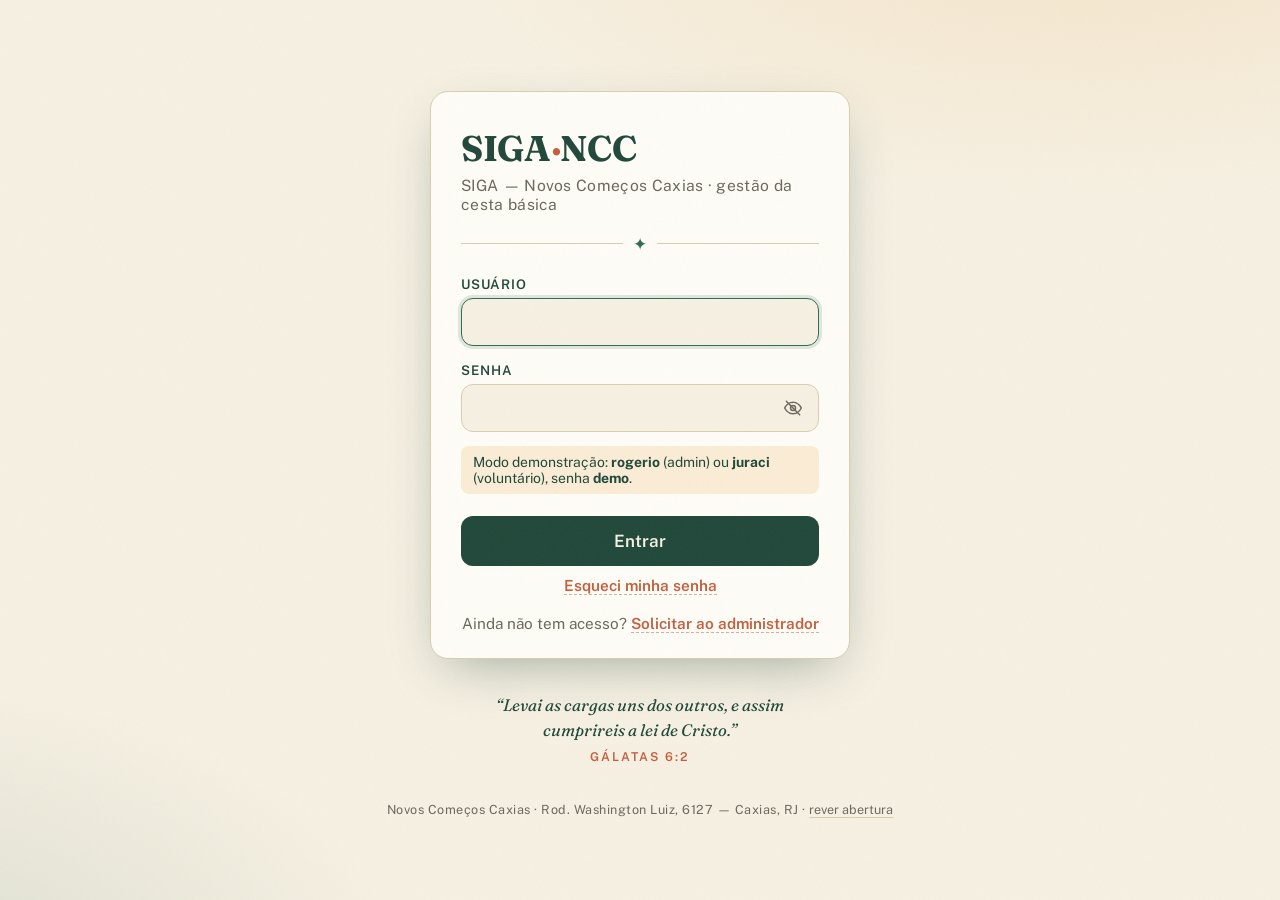
==== index.html @ 75c17439 "initial" ====
<!doctype html>
<html lang="pt-BR">
<head>
<meta charset="utf-8">
<meta name="viewport" content="width=device-width, initial-scale=1">
<script>
  // Atrás de um caminho (ex.: /siga-ncc) a barra final é obrigatória p/ os links relativos: corrige sozinho.
  if (!/\/$|\.[a-z0-9]+$/i.test(location.pathname)) location.replace(location.pathname + '/' + location.search + location.hash);
</script>
<title>SIGA-NCC · Painel</title>
<link rel="icon" href="data:image/svg+xml,%3Csvg xmlns='http://www.w3.org/2000/svg' viewBox='0 0 32 32'%3E%3Crect width='32' height='32' rx='8' fill='%231F4739'/%3E%3Cpath d='M9 20c3 3 11 3 14-1M10 13c2-4 10-4 12 0' fill='none' stroke='%23F7F1E3' stroke-width='2.6' stroke-linecap='round'/%3E%3Ccircle cx='16' cy='16.5' r='2.2' fill='%23E8A33D'/%3E%3C/svg%3E">
<link rel="stylesheet" href="estoque-mapa.css">
<link rel="manifest" href="manifest.json">
<meta name="theme-color" content="#1F4739">
<link rel="apple-touch-icon" href="icones/apple-touch-icon.png">
<meta name="apple-mobile-web-app-capable" content="yes">
<link rel="preconnect" href="https://fonts.googleapis.com">
<link rel="preconnect" href="https://fonts.gstatic.com" crossorigin>
<link href="https://fonts.googleapis.com/css2?family=Fraunces:ital,opsz,wght@0,9..144,500;0,9..144,700;1,9..144,500&family=Public+Sans:ital,wght@0,400;0,500;0,600;1,400&display=swap" rel="stylesheet">
<link rel="stylesheet" href="./painel-ncc.css">
<style>
  :root {
    --papel: #F7F1E3;
    --verde: #1F4739;
    --verde-2: #2E6B52;
    --terracota: #C45D3C;
    --ambar: #E8A33D;
    --tinta: #2A2A26;
    --tinta-fraca: #6B675C;
    --borda: #D9CDB0;
    --radius: 16px;
    --sombra: 0 12px 34px -14px rgba(31, 71, 57, .35);
    /* tokens do painel (motor SVG portado do SIGMA v2) — alias sobre a paleta do SIGA */
    --txt: var(--tinta);
    --txt2: var(--tinta-fraca);
    --txt3: #8A8474;
    --cartao: #FFFDF8;
    --cartao-alto: #FFFBF0;
    --campo: var(--papel);
    --borda-forte: var(--borda);
    --ver-fundo: #FFFDF8;
    --sel-fundo: rgba(46, 107, 82, .12);
    --linha-hover: rgba(31, 71, 57, .05);
    --hover-fundo: rgba(31, 71, 57, .06);
    --hover-borda: var(--borda);
    --azul: var(--verde-2);
    --acento: var(--verde-2);
    --vermelho: #B4442B;
    --sp-1: 4px; --sp-2: 8px; --sp-3: 12px; --sp-4: 16px; --sp-5: 22px;
    --fs-xs: .72rem; --fs-sm: .84rem; --fs-base: 1rem; --fs-lg: 1.18rem;
    --r-sm: 9px; --r-md: 13px; --r-lg: 18px;
    --touch-min: 44px;
    font-size: 16px;
  }
  * { box-sizing: border-box; margin: 0; padding: 0; }
  body {
    font-family: 'Public Sans', sans-serif;
    color: var(--tinta);
    background:
      radial-gradient(900px 400px at 100% 0%, rgba(232,163,61,.1), transparent 55%),
      var(--papel);
    min-height: 100dvh;
    -webkit-font-smoothing: antialiased;
  }

  /* ---------- topo ---------- */
  header {
    position: sticky; top: 0; z-index: 20;
    background: rgba(247,241,227,.92);
    backdrop-filter: blur(6px);
    border-bottom: 1px solid var(--borda);
  }
  .topo-inner {
    max-width: 1020px; margin: 0 auto;
    padding: 12px 18px;
    display: flex; align-items: center; justify-content: space-between; gap: 12px;
  }
  .marca {
    font-family: 'Fraunces', serif;
    font-weight: 700;
    font-size: 1.25rem;
    color: var(--verde);
  }
  .marca em { color: var(--terracota); font-style: normal; }
  .quem {
    display: flex; align-items: center; gap: 10px;
    font-size: .88rem;
  }
  .quem .nome { font-weight: 600; }
  .selo {
    font: 600 .68rem 'Public Sans', sans-serif;
    letter-spacing: .1em;
    padding: 4px 10px;
    border-radius: 999px;
    background: var(--verde);
    color: var(--papel);
  }
  .selo.vol { background: var(--ambar); color: var(--verde); }
  .sair {
    font: 500 .85rem 'Public Sans', sans-serif;
    background: none;
    border: 1.5px solid var(--borda);
    color: var(--tinta-fraca);
    border-radius: 999px;
    padding: 7px 14px;
    cursor: pointer;
  }
  .sair:hover { border-color: var(--terracota); color: var(--terracota); }

  /* ---------- abas ---------- */
  nav {
    max-width: 1020px; margin: 0 auto;
    padding: 14px 18px 0;
    display: flex; gap: 6px;
    overflow-x: auto;
    position: relative;
    scrollbar-width: thin; scrollbar-color: var(--borda) transparent;
  }
  nav button {
    font: 600 .9rem 'Public Sans', sans-serif;
    background: none; border: none;
    color: var(--tinta-fraca);
    padding: 10px 16px 12px;
    cursor: pointer;
    border-bottom: 3px solid transparent;
    white-space: nowrap;
    transition: color .2s;
  }
  nav button:hover { color: var(--verde); }
  nav button.ativa { color: var(--verde); }
  .nav-ind {
    position: absolute; left: 0; bottom: 0; height: 3px; width: 0;
    background: var(--terracota); border-radius: 3px 3px 0 0;
    transition: transform .38s cubic-bezier(.16,1,.3,1), width .38s cubic-bezier(.16,1,.3,1);
    pointer-events: none;
  }
  nav button:disabled { opacity: .45; cursor: default; }
  nav button[hidden] { display: none; }

  main { max-width: 1020px; margin: 0 auto; padding: 20px 18px 60px; }
  section[hidden] { display: none; }
  .btn[hidden], .btn-mini[hidden], .chip[hidden] { display: none; }

  /* ---------- cartões ---------- */
  .kpis {
    display: grid;
    grid-template-columns: repeat(auto-fit, minmax(150px, 1fr));
    gap: 12px;
    margin-bottom: 22px;
  }
  .kpi {
    background: #FFFDF7;
    border: 1px solid var(--borda);
    border-radius: var(--radius);
    padding: 16px 16px 14px;
    box-shadow: var(--sombra);
  }
  .kpi .valor {
    font-family: 'Fraunces', serif;
    font-weight: 700;
    font-size: 2rem;
    color: var(--verde);
    line-height: 1.1;
  }
  .kpi.destaque { background: var(--verde); border-color: var(--verde); }
  .kpi.destaque .valor { color: var(--ambar); font-size: 2.6rem; }
  .kpi.destaque .rotulo { color: rgba(247,241,227,.85); }
  .kpi .rotulo {
    margin-top: 5px;
    font: 600 .74rem 'Public Sans', sans-serif;
    letter-spacing: .09em;
    text-transform: uppercase;
    color: var(--tinta-fraca);
  }
  .kpi .sub { margin-top: 3px; font-size: .8rem; color: var(--tinta-fraca); }

  .painel-bloco {
    background: #FFFDF7;
    border: 1px solid var(--borda);
    border-radius: var(--radius);
    box-shadow: var(--sombra);
    padding: 20px;
    margin-bottom: 18px;
  }
  .painel-bloco h2 {
    font-family: 'Fraunces', serif;
    font-size: 1.15rem;
    color: var(--verde);
    margin-bottom: 14px;
  }

  /* ---------- tabelas/listas ---------- */
  .lista { list-style: none; }
  .lista li {
    display: flex; justify-content: space-between; align-items: center; gap: 10px;
    padding: 10px 2px;
    border-bottom: 1px dashed var(--borda);
    font-size: .93rem;
  }
  .lista li:last-child { border-bottom: none; }
  .lista .esq { display: flex; flex-direction: column; gap: 2px; }
  .lista .forte { font-weight: 600; }
  .lista .fraco { font-size: .8rem; color: var(--tinta-fraca); }
  .badge {
    font: 600 .72rem 'Public Sans', sans-serif;
    padding: 4px 10px;
    border-radius: 999px;
    white-space: nowrap;
    background: var(--papel);
    border: 1px solid var(--borda);
    color: var(--tinta-fraca);
  }
  .badge.ok { background: #E3EFE7; border-color: #B9D6C4; color: var(--verde); }
  .badge.riso { background: #FBE8E2; border-color: #EEC3B4; color: #8A3A22; }
  .badge.ambar { background: #FBEFD5; border-color: #EBD3A0; color: #7A5510; }

  .alerta-linha { cursor: pointer; }
  .alerta-linha:hover { background: rgba(232,163,61,.08); }

  /* ---------- formulários ---------- */
  form { display: grid; gap: 14px; }
  .duas { display: grid; grid-template-columns: 1fr 1fr; gap: 14px; }
  @media (max-width: 520px) { .duas { grid-template-columns: 1fr; } }
  label {
    display: block;
    font: 600 .76rem 'Public Sans', sans-serif;
    letter-spacing: .08em;
    text-transform: uppercase;
    color: var(--verde);
    margin-bottom: 6px;
  }
  input, select {
    width: 100%;
    font: 1rem 'Public Sans', sans-serif;
    color: var(--tinta);
    background: var(--papel);
    border: 1.5px solid var(--borda);
    border-radius: 11px;
    padding: 12px 13px;
  }
  input:focus, select:focus {
    outline: none;
    border-color: var(--verde-2);
    box-shadow: 0 0 0 3px rgba(46,107,82,.14);
  }
  .btn {
    font: 600 .95rem 'Public Sans', sans-serif;
    color: var(--papel);
    background: var(--verde);
    border: none; border-radius: 11px;
    padding: 13px 22px;
    cursor: pointer;
  }
  .btn:hover { background: var(--verde-2); }
  .btn[disabled] { opacity: .6; cursor: wait; }
  .btn-mini {
    font: 600 .78rem 'Public Sans', sans-serif;
    background: none;
    border: 1.5px solid var(--borda);
    color: var(--verde);
    border-radius: 999px;
    padding: 6px 14px;
    cursor: pointer;
  }
  .btn-mini:hover { border-color: var(--verde); }
  .btn-mini[disabled] { opacity: .5; cursor: wait; }

  .mini-inp {
    width: 4.6rem; padding: 6px 8px; font-size: .85rem;
    border-radius: 8px; border-width: 1px;
  }
  .lista .dir { display: flex; align-items: center; gap: 6px; flex-wrap: wrap; justify-content: flex-end; }
  .admin-bloco { margin-bottom: 18px; }
  .admin-bloco h3 {
    font-family: 'Fraunces', serif; font-size: 1.02rem; color: var(--verde);
    margin: 4px 0 10px;
  }
  .admin-bloco .painel-bloco { margin-bottom: 0; }
  pre.saude {
    background: #12281F; color: #CFE3D6; border-radius: 12px;
    padding: 14px 16px; font: .8rem ui-monospace, 'SFMono-Regular', Menlo, monospace;
    white-space: pre-wrap; overflow-x: auto; margin-top: 12px;
  }
  .separador { height: 1px; background: var(--borda); margin: 26px 0; }

  .erro {
    display: none;
    padding: 11px 14px;
    background: #FBE8E2;
    border: 1px solid #EEC3B4;
    border-radius: 8px;
    color: #8A3A22;
    font-size: .9rem;
  }
  .erro.visivel { display: block; }

  table { width: 100%; border-collapse: collapse; font-size: .9rem; }
  th {
    text-align: left;
    font: 600 .72rem 'Public Sans', sans-serif;
    letter-spacing: .09em;
    text-transform: uppercase;
    color: var(--tinta-fraca);
    padding: 8px 8px 10px;
    border-bottom: 2px solid var(--borda);
  }
  td { padding: 10px 8px; border-bottom: 1px dashed var(--borda); }
  tr:last-child td { border-bottom: none; }
  .vazio { color: var(--tinta-fraca); font-style: italic; font-size: .9rem; padding: 12px 2px; }

  .cabecalho-bloco {
    display: flex; justify-content: space-between; align-items: center;
    gap: 10px; margin-bottom: 14px; flex-wrap: wrap;
  }
  .cabecalho-bloco h2 { margin-bottom: 0; }
  .filtros { display: flex; gap: 8px; align-items: center; }
  .filtros select { width: auto; padding: 8px 10px; font-size: .88rem; }

  .versiculo-rodape {
    margin-top: 30px;
    text-align: center;
    font-family: 'Fraunces', serif;
    font-style: italic;
    font-size: .95rem;
    line-height: 1.5;
    color: var(--verde);
    max-width: 46ch;
    margin-left: auto; margin-right: auto;
  }
  .versiculo-rodape span {
    display: block; margin-top: 6px;
    font: 600 .7rem 'Public Sans', sans-serif;
    letter-spacing: .16em; text-transform: uppercase;
    color: var(--terracota);
  }

  /* ---------- modal troca de senha ---------- */
  .modal {
    position: fixed; inset: 0;
    background: rgba(18,40,31,.55);
    display: flex; align-items: center; justify-content: center;
    z-index: 50; backdrop-filter: blur(3px);
    padding: 20px;
  }
  .modal[hidden] { display: none; }
  .modal-cartao {
    width: min(420px, 100%);
    background: #FFFDF7;
    border-radius: var(--radius);
    padding: 28px 26px;
    box-shadow: var(--sombra);
  }
  .modal-cartao h2 { font-family: 'Fraunces', serif; color: var(--verde); font-size: 1.4rem; margin-bottom: 6px; }
  .modal-cartao .sub { color: var(--tinta-fraca); font-size: .9rem; margin-bottom: 18px; }

  #toast {
    position: fixed; left: 50%; bottom: 24px;
    transform: translateX(-50%) translateY(80px);
    background: var(--verde); color: var(--papel);
    padding: 13px 22px; border-radius: 12px;
    font: 500 .92rem 'Public Sans', sans-serif;
    box-shadow: var(--sombra);
    transition: transform .35s ease;
    z-index: 60; max-width: min(420px, 92vw); text-align: center;
  }
  #toast.visivel { transform: translateX(-50%) translateY(0); }

  /* =========================================================
     Movimento e feedback (etapa 1 — "painel vivo")
     Tudo parte do estado final visível; só entra com transform/opacity.
     ========================================================= */
  :root { --sai: cubic-bezier(.16, 1, .3, 1); }
  ::selection { background: rgba(232,163,61,.35); color: var(--verde); }
  .kpi .valor, td, .badge, .lista .fraco { font-variant-numeric: lining-nums tabular-nums; }
  button:focus-visible, [role="button"]:focus-visible, a:focus-visible {
    outline: 2px solid var(--verde-2); outline-offset: 3px; border-radius: 8px;
  }
  nav button:focus-visible { outline-offset: -2px; }

  /* troca de aba */
  main > section.aba-entra { animation: aba-entra .34s var(--sai) both; }
  @keyframes aba-entra { from { opacity: 0; transform: translateY(10px); } }

  /* KPIs e blocos entram em escada na 1ª carga */
  .kpis .kpi, .painel-bloco { transition: transform .25s var(--sai), box-shadow .25s var(--sai); }
  .kpi:hover { transform: translateY(-2px); box-shadow: 0 16px 34px -14px rgba(31,71,57,.4); }
  .kpis.entra .kpi, main > section.aba-entra .painel-bloco { animation: subir-leve .5s var(--sai) both; animation-delay: calc(var(--i, 0) * 55ms); }
  @keyframes subir-leve { from { opacity: 0; transform: translateY(14px); } }

  /* listas em cascata */
  .entra > * { animation: subir-leve .4s var(--sai) both; animation-delay: calc(var(--i, 0) * 45ms); }

  /* esqueleto */
  .lista li.sk { gap: 18px; padding: 14px 2px; }
  .sk-barra, .sk-pilula {
    height: 14px; border-radius: 7px;
    background: linear-gradient(90deg, #EDE4CC 25%, #F7F1E3 50%, #EDE4CC 75%);
    background-size: 220% 100%;
    animation: brilho 1.4s linear infinite;
  }
  .sk-barra { flex: 1; max-width: 60%; }
  .sk-pilula { width: 96px; height: 22px; border-radius: 999px; }
  @keyframes brilho { from { background-position: 120% 0; } to { background-position: -120% 0; } }
  .lista li.sk-verso {
    display: block; border: none; padding: 16px 4px 4px; text-align: center;
    font: italic .9rem/1.5 'Fraunces', serif; color: var(--verde);
    animation: subir-leve .6s .5s var(--sai) both;
  }
  .sk-verso span, .vazio-verso span {
    display: block; margin-top: 4px;
    font: 600 .68rem 'Public Sans', sans-serif; letter-spacing: .14em; text-transform: uppercase; color: var(--terracota);
  }

  /* estado vazio com versículo */
  .lista li.vazio-verso {
    display: block; text-align: center; border: none; padding: 18px 8px 6px;
  }
  .vazio-verso strong { display: block; font: 600 1rem 'Public Sans', sans-serif; color: var(--verde); margin-bottom: 10px; }
  .vazio-verso q { display: block; quotes: none; font: italic .9rem/1.5 'Fraunces', serif; color: var(--tinta-fraca); max-width: 44ch; margin: 0 auto; }

  /* versículo do rodapé */
  .versiculo-rodape { cursor: pointer; border-radius: 12px; padding: 8px 12px; transition: opacity .42s var(--sai), filter .42s var(--sai), transform .42s var(--sai); }
  .versiculo-rodape:hover { background: rgba(31,71,57,.04); }
  .versiculo-rodape .v-texto { quotes: none; display: block; }
  .versiculo-rodape.trocando { opacity: 0; filter: blur(3px); transform: translateY(6px); }

  /* botões: pressionar, carregando */
  .btn { display: inline-flex; align-items: center; justify-content: center; gap: 9px; transition: background .15s, transform .12s var(--sai), box-shadow .2s; }
  .btn:active:not([disabled]), .btn-mini:active:not([disabled]), .sair:active { transform: scale(.97); }
  .btn[disabled]::before {
    content: ''; width: 15px; height: 15px; border-radius: 50%;
    border: 2px solid rgba(247,241,227,.35); border-top-color: var(--papel);
    animation: gira .7s linear infinite;
  }
  .btn-mini { transition: border-color .15s, transform .12s var(--sai); }
  .btn-mini.carregando::before {
    content: ''; display: inline-block; width: 11px; height: 11px; margin-right: 7px; vertical-align: -1px; border-radius: 50%;
    border: 2px solid var(--borda); border-top-color: var(--verde); animation: gira .7s linear infinite;
  }
  @keyframes gira { to { transform: rotate(360deg); } }

  /* erro: balança uma vez */
  .erro.visivel { animation: balanca .42s var(--sai); }
  @keyframes balanca { 20% { transform: translateX(-6px); } 40% { transform: translateX(5px); } 60% { transform: translateX(-3px); } 80% { transform: translateX(2px); } }
  input:invalid:not(:placeholder-shown):not(:focus) { border-color: #D9A08C; }
  input, select { transition: border-color .15s, box-shadow .2s; }

  /* alerta lido */
  .alerta-linha { transition: opacity .35s, background .2s, transform .35s var(--sai); }
  .alerta-linha.lido { opacity: .4; transform: translateX(6px); pointer-events: none; }
  .alerta-linha.lido .forte { text-decoration: line-through; text-decoration-color: var(--borda); }

  /* toast com tipo */
  #toast { opacity: 0; transition: transform .45s var(--sai), opacity .25s; display: flex; align-items: center; gap: 10px; }
  #toast.visivel { opacity: 1; }
  #toast::before { content: ''; flex: none; width: 9px; height: 9px; border-radius: 50%; background: var(--ambar); }
  #toast.ok::before { background: #7FD1A4; }
  #toast.erro { background: #8A3A22; }
  #toast.erro::before { background: #FFD3C4; }

  /* faixa de demonstração */
  .sub-alerta { color: #8A3A22 !important; font-weight: 600; }
  #faixa-demo {
    position: relative;
    background: var(--ambar); color: var(--verde);
    font: 500 .78rem 'Public Sans', sans-serif; text-align: center; padding: 6px 12px;
  }
  #faixa-demo[hidden] { display: none; }
  #demo-reiniciar {
    font: inherit; margin-left: 6px; border: 1px solid var(--verde); background: transparent;
    color: var(--verde); border-radius: 999px; padding: 1px 10px; cursor: pointer;
  }

  /* celebração (momento único: doação recebida / cesta montada) */
  .celebra {
    position: fixed; inset: 0; z-index: 70;
    display: flex; align-items: center; justify-content: center; padding: 20px;
    background: rgba(18,40,31,.5); backdrop-filter: blur(3px);
    animation: veu .3s ease-out both;
  }
  .celebra.saindo { animation: veu .26s ease-in reverse both; }
  @keyframes veu { from { opacity: 0; } }
  .celebra-cartao {
    width: min(400px, 100%); text-align: center;
    background: #FFFDF7; border-radius: 22px; padding: 30px 26px 24px;
    box-shadow: 0 30px 60px -20px rgba(0,0,0,.45);
    animation: cartao-sobe .6s var(--sai) both;
  }
  .celebra.saindo .celebra-cartao { animation: cartao-sobe .26s ease-in reverse both; }
  @keyframes cartao-sobe { from { opacity: 0; transform: translateY(26px) scale(.94); } }
  .celebra-selo { position: relative; width: 64px; height: 64px; margin: 0 auto 14px; color: var(--verde-2); }
  .c-anel { stroke-dasharray: 176; stroke-dashoffset: 176; animation: desenha .6s .15s var(--sai) forwards; }
  .c-check { stroke: var(--terracota); stroke-dasharray: 44; stroke-dashoffset: 44; animation: desenha .4s .55s var(--sai) forwards; }
  @keyframes desenha { to { stroke-dashoffset: 0; } }
  .celebra-graos { position: absolute; inset: 0; pointer-events: none; }
  .celebra-graos i { position: absolute; left: 50%; top: 50%; width: 7px; height: 11px; border-radius: 50% 50% 50% 50% / 60% 60% 40% 40%; opacity: 0; }
  .celebra h2 { font: 700 1.45rem/1.2 'Fraunces', serif; color: var(--verde); text-wrap: balance; }
  .celebra-detalhe { margin-top: 6px; color: var(--tinta-fraca); font-size: .95rem; }
  .celebra blockquote {
    margin: 18px 0 20px; padding-top: 16px; border-top: 1px dashed var(--borda);
    font: italic .95rem/1.5 'Fraunces', serif; color: var(--verde);
    animation: subir-leve .6s .7s var(--sai) both;
  }
  .celebra blockquote span {
    display: block; margin-top: 6px;
    font: 600 .68rem 'Public Sans', sans-serif; letter-spacing: .14em; text-transform: uppercase; color: var(--terracota);
  }

  /* =========================================================
     Etapa 3 — Receber e Estoque
     ========================================================= */
  .chips { display: flex; flex-wrap: wrap; gap: 8px; margin-bottom: 10px; }
  .chips:empty { display: none; }
  .chip {
    font: 600 .86rem 'Public Sans', sans-serif;
    color: var(--verde); background: var(--papel);
    border: 1.5px solid var(--borda); border-radius: 999px;
    padding: 9px 15px; min-height: 40px; cursor: pointer;
    transition: background .18s, border-color .18s, color .18s, transform .12s var(--sai);
  }
  .chip:hover { border-color: var(--verde-2); }
  .chip:active { transform: scale(.96); }
  .chip[aria-pressed="true"] { background: var(--verde); border-color: var(--verde); color: var(--papel); }

  .passo { display: flex; align-items: stretch; gap: 6px; }
  .passo input { text-align: center; font-weight: 600; font-variant-numeric: tabular-nums; }
  .passo-btn {
    flex: none; width: 48px; border-radius: 11px;
    border: 1.5px solid var(--borda); background: #FFFDF7; color: var(--verde);
    display: grid; place-items: center; cursor: pointer;
    transition: border-color .15s, background .15s, transform .12s var(--sai);
  }
  .passo-btn:hover { border-color: var(--verde-2); background: rgba(46,107,82,.06); }
  .passo-btn:active { transform: scale(.94); }
  .atalhos { display: flex; gap: 6px; margin-top: 8px; }
  .atalho {
    font: 600 .78rem 'Public Sans', sans-serif; color: var(--tinta-fraca);
    background: none; border: 1px dashed var(--borda); border-radius: 999px;
    padding: 5px 11px; cursor: pointer; transition: color .15s, border-color .15s;
  }
  .atalho:hover { color: var(--verde); border-color: var(--verde-2); }
  input.pulso { animation: pulso .35s var(--sai); }
  @keyframes pulso { 40% { box-shadow: 0 0 0 4px rgba(232,163,61,.35); } }

  .dica-campo { min-height: 1.2em; margin-top: 6px; font-size: .8rem; font-weight: 600; transition: color .2s; }
  .dica-campo.ok { color: var(--verde-2); }
  .dica-campo.ambar { color: #7A5510; }
  .dica-campo.riso { color: #8A3A22; }

  #r-recentes li.novo { animation: chega .5s var(--sai) both; }
  @keyframes chega { from { opacity: 0; transform: translateY(-8px); background: rgba(232,163,61,.18); } }

  .busca { width: 220px; max-width: 100%; padding: 8px 12px; font-size: .88rem; border-radius: 999px; }
  .filtros { flex-wrap: wrap; justify-content: flex-end; }
  .resumo { margin: -4px 0 12px; font-size: .84rem; color: var(--tinta-fraca); }
  .resumo b { color: var(--verde); }
  /* celular: cada lote vira um bloco empilhado */
  @media (max-width: 560px) {
    #aba-estoque thead { display: none; }
    #aba-estoque tbody tr {
      display: flex; flex-wrap: wrap; align-items: baseline; gap: 4px 14px;
      padding: 12px 2px; border-bottom: 1px dashed var(--borda);
    }
    #aba-estoque tbody tr:last-child { border-bottom: none; }
    #aba-estoque td { border: none; padding: 0; }
    #aba-estoque td[data-c="produto"] { flex: 1 1 calc(100% - 110px); }
    #aba-estoque td[data-c="qtd"] { flex: 0 0 auto; margin-left: auto; font-weight: 700; color: var(--verde); white-space: nowrap; }
    #aba-estoque td[data-c="info"] { flex: 0 0 auto; font-size: .8rem; color: var(--tinta-fraca); }
    #aba-estoque td[data-l]::before { content: attr(data-l) ' · '; font-weight: 600; color: var(--verde); }
    #aba-estoque td[colspan] { flex: 1 1 100%; }
    #aba-estoque .filtros { width: 100%; justify-content: flex-start; }
    #aba-estoque .filtros .busca { flex: 1 1 100%; width: auto; }
    #aba-estoque .filtros label { position: absolute; width: 1px; height: 1px; overflow: hidden; clip: rect(0 0 0 0); }
    #aba-estoque .filtros select { flex: 1; }
  }
  /* =========================================================
     Etapa 4 — Cestas
     ========================================================= */
  .rotulo-lista { display: block; font: 600 .76rem 'Public Sans', sans-serif; letter-spacing: .08em; text-transform: uppercase; color: var(--verde); margin-bottom: 8px; }

  /* barra de "quantas cestas cabem" por item; o que limita fica em destaque */
  .barra { display: block; height: 6px; border-radius: 3px; background: #EDE4CC; margin-top: 6px; overflow: hidden; max-width: 220px; }
  .barra i { display: block; height: 100%; width: 100%; border-radius: 3px; background: var(--verde-2); transform-origin: left; transform: scaleX(var(--p, 0)); transition: transform .8s var(--sai); }
  .barra.gargalo i { background: var(--ambar); }
  .barra.zero i { background: var(--terracota); }
  .gargalo-tag { color: #7A5510; font-weight: 600; }

  /* conferência: o que a cesta leva */
  .conferencia { list-style: none; display: grid; gap: 2px; background: var(--papel); border: 1px solid var(--borda); border-radius: 12px; padding: 6px 12px; }
  .conferencia li { display: flex; align-items: center; gap: 10px; padding: 8px 0; font-size: .93rem; border-bottom: 1px dashed var(--borda); }
  .conferencia li:last-child { border-bottom: none; }
  .conferencia .marca {
    flex: none; width: 20px; height: 20px; border-radius: 50%;
    border: 2px solid var(--verde-2); display: grid; place-items: center; color: #FFFDF7;
    transition: background .25s var(--sai), border-color .25s;
  }
  .conferencia .marca svg { width: 12px; height: 12px; stroke-dasharray: 18; stroke-dashoffset: 18; transition: stroke-dashoffset .3s var(--sai); }
  .conferencia .nome { flex: 1; font-weight: 600; transition: color .3s, text-decoration-color .3s; }
  .conferencia .qtd { font-variant-numeric: lining-nums tabular-nums; color: var(--tinta-fraca); white-space: nowrap; }
  .conferencia li.falta .marca { border-color: var(--terracota); background: #FBE8E2; }
  .conferencia li.falta .qtd { color: #8A3A22; font-weight: 600; }
  /* ao confirmar: cada item é "riscado" em sequência */
  .conferencia.baixando li.ok { transition: opacity .4s; transition-delay: calc(var(--i, 0) * 110ms); }
  .conferencia.baixando li.ok .marca { background: var(--verde-2); transition-delay: calc(var(--i, 0) * 110ms); }
  .conferencia.baixando li.ok .marca svg { stroke-dashoffset: 0; transition-delay: calc(var(--i, 0) * 110ms + 120ms); }
  .conferencia.baixando li.ok .nome { text-decoration: line-through; text-decoration-color: var(--verde-2); color: var(--tinta-fraca); transition-delay: calc(var(--i, 0) * 110ms + 120ms); }

  .bloqueio { font-size: .88rem; color: #8A3A22; background: #FBE8E2; border: 1px solid #EEC3B4; border-radius: 10px; padding: 10px 12px; }
  .bloqueio[hidden] { display: none; }
  .acoes-cesta { display: flex; align-items: center; gap: 10px; flex-wrap: wrap; }
  .btn.confirma { background: var(--terracota); animation: pulso-btn .5s var(--sai); }
  .btn.confirma:hover { background: #AD4D2F; }
  .btn[disabled].travado { opacity: .5; cursor: not-allowed; }
  .btn[disabled].travado::before { display: none; }
  @keyframes pulso-btn { from { transform: scale(.97); } }
  #cesta-recentes tr.novo td { animation: chega-tr .6s var(--sai) both; }
  @keyframes chega-tr { from { background: rgba(232,163,61,.22); } }

  @media (max-width: 560px) {
    #cesta-itens li { flex-wrap: wrap; }
    #cesta-itens .esq { flex: 1 1 100%; }
    #cesta-itens .dir { width: 100%; justify-content: flex-start; }
    #aba-cestas thead { display: none; }
    #aba-cestas #cesta-recentes tr { display: flex; flex-wrap: wrap; align-items: baseline; gap: 2px 12px; padding: 11px 2px; border-bottom: 1px dashed var(--borda); }
    #aba-cestas #cesta-recentes td { border: none; padding: 0; }
    #aba-cestas #cesta-recentes td[data-c="quem"] { flex: 1 1 calc(100% - 90px); }
    #aba-cestas #cesta-recentes td[data-c="itens"] { margin-left: auto; font-weight: 700; color: var(--verde); }
    #aba-cestas #cesta-recentes td[data-c="info"] { font-size: .8rem; color: var(--tinta-fraca); }
  }
  /* =========================================================
     Etapa 5 — Movimentos
     ========================================================= */
  .chip small { font-weight: 500; opacity: .7; margin-left: 4px; font-variant-numeric: lining-nums tabular-nums; }
  #corpo-movimentos tr.dia td { padding: 16px 8px 6px; border-bottom: 2px solid var(--borda); font: 600 .74rem 'Public Sans', sans-serif; letter-spacing: .1em; text-transform: uppercase; color: var(--verde); }
  #corpo-movimentos tr.dia:first-child td { padding-top: 4px; }
  .qtd-mov { font-weight: 700; font-variant-numeric: lining-nums tabular-nums; white-space: nowrap; }
  .qtd-mov.mais { color: var(--verde-2); }
  .qtd-mov.menos { color: #8A3A22; }
  @media (max-width: 560px) {
    #aba-movimentos thead { display: none; }
    #aba-movimentos #corpo-movimentos tr:not(.dia) { display: flex; flex-wrap: wrap; align-items: baseline; gap: 3px 12px; padding: 11px 2px; border-bottom: 1px dashed var(--borda); }
    #aba-movimentos #corpo-movimentos tr.dia { display: block; }
    #aba-movimentos #corpo-movimentos td { border: none; padding: 0; }
    #aba-movimentos #corpo-movimentos tr.dia td { padding: 14px 0 6px; display: block; }
    #aba-movimentos td[data-c="produto"] { flex: 1 1 calc(100% - 120px); font-weight: 600; }
    #aba-movimentos td[data-c="qtd"] { margin-left: auto; }
    #aba-movimentos td[data-c="info"] { font-size: .8rem; color: var(--tinta-fraca); }
  }
  .lista-lotes { margin-top: 4px; }
  .lista-lotes > summary { cursor: pointer; font: 600 .9rem 'Public Sans', sans-serif; color: var(--verde-2); padding: 12px 4px; list-style-position: inside; }
  .lista-lotes[open] > summary { margin-bottom: 8px; }
  .legenda-mapa { margin-top: 14px; font-size: .8rem; color: var(--tinta-fraca); display: flex; align-items: center; gap: 6px; flex-wrap: wrap; }
  .legenda-mapa { gap: 6px 16px; }
  .legenda-mapa .leg { display: inline-flex; align-items: center; gap: 6px; white-space: nowrap; }
  .legenda-mapa .pino { margin: 0; }
  .novo-produto { margin-top: 12px; padding: 12px 14px; border: 1px dashed var(--verde-2); border-radius: 12px; background: rgba(46,107,82,.05); display: grid; gap: 10px; }
  .novo-produto[hidden] { display: none; }
  .novo-produto .dica-campo { margin: 0; font-weight: 500; }
  .chip-novo { border-style: dashed; color: var(--verde-2); }
  .sr-so { position: absolute; width: 1px; height: 1px; overflow: hidden; clip: rect(0 0 0 0); white-space: nowrap; }
  /* opções (rádio) da aba Cestas: parecem chips; o escolhido fica verde */
  .chip.opcao { display: inline-flex; align-items: center; gap: 8px; }
  .chip.opcao input { position: absolute; opacity: 0; width: 1px; height: 1px; }
  .chip.opcao:has(input:checked) { background: var(--verde); border-color: var(--verde); color: var(--papel); }
  .chip.opcao:has(input:focus-visible) { outline: 2px solid var(--ambar); outline-offset: 2px; }
  .trilha-vazio { display: none; }
  .sub-abas { margin-bottom: 14px; }
  .sub-abas .chip small { font-weight: 700; margin-left: 4px; }
  .seletor { margin-bottom: 4px; }
  .add-item { display: flex; gap: 8px; margin-top: 10px; flex-wrap: wrap; }
  .add-item select { flex: 1 1 200px; width: auto; padding: 8px 10px; font-size: .9rem; }
  .conferencia li .passo-mini { display: flex; align-items: center; gap: 4px; }
  .conferencia li .passo-mini button { width: 32px; height: 32px; border-radius: 8px; border: 1px solid var(--borda); background: #FFFDF7; color: var(--verde); cursor: pointer; font: 700 1rem 'Public Sans', sans-serif; line-height: 1; }
  .conferencia li .passo-mini input { width: 4.2rem; padding: 6px; text-align: center; font-size: .9rem; border-radius: 8px; border-width: 1px; }
  .conferencia li .tirar { border: none; background: none; color: var(--tinta-fraca); cursor: pointer; font-size: 1.2rem; width: 32px; height: 32px; border-radius: 8px; }
  .conferencia li .tirar:hover { color: var(--terracota); background: #FBE8E2; }
  .conferencia li .saldo-item { font-size: .76rem; color: var(--tinta-fraca); display: block; font-weight: 500; }
  .conferencia li.falta .saldo-item { color: #8A3A22; font-weight: 600; }
  .conferencia li .info-item { flex: 1; min-width: 0; }
  @media (max-width: 560px) { .conferencia li { flex-wrap: wrap; } .conferencia li .info-item { flex: 1 1 calc(100% - 40px); } .conferencia li .passo-mini { margin-left: 30px; } }
  .pronta .esq .fraco b { color: var(--verde); }
  .periodo { margin-bottom: 8px; }
  .periodo .chip { min-height: 34px; padding: 6px 12px; font-size: .8rem; }
  .m-datas { margin-bottom: 10px; max-width: 420px; }
  .m-datas[hidden] { display: none; }
  .mais-box { text-align: center; margin-top: 14px; }
  .mov-extra { display: block; font-size: .76rem; color: var(--tinta-fraca); font-weight: 500; margin-top: 2px; }
  td mark { background: rgba(232,163,61,.3); color: inherit; border-radius: 3px; padding: 0 2px; }



  /* ---- levantamento do estoque ---- */
  .lev-sub { font: 400 .85rem 'Public Sans', sans-serif; color: var(--tinta-fraca); margin-left: 6px; }
  .lev-h { font: 600 .95rem 'Public Sans', sans-serif; margin: 18px 0 6px; color: var(--verde); }
  .lev-barra { height: 10px; border-radius: 6px; background: var(--borda); overflow: hidden; }
  .lev-barra span { display: block; height: 100%; background: var(--verde-2); transition: width .4s; }
  .lev-grade { display: grid; grid-template-columns: repeat(auto-fill, minmax(150px, 1fr)); gap: 12px; }
  .lev-est { border: 1px solid var(--borda); border-radius: var(--r-md); padding: 10px; background: var(--cartao-alto); display: grid; gap: 6px; }
  .lev-est h3 { font: 600 .85rem 'Public Sans', sans-serif; color: var(--tinta-fraca); margin: 0 0 2px; }
  .lev-cel { display: flex; flex-direction: column; align-items: flex-start; gap: 1px; min-height: var(--touch-min); padding: 8px 10px; text-align: left; cursor: pointer;
    border: 1px solid var(--borda); border-radius: var(--r-sm); background: var(--cartao); font: inherit; color: var(--tinta); }
  .lev-cel b { font-size: .9rem; } .lev-cel span { font-size: .76rem; color: var(--tinta-fraca); } .lev-cel em { font-size: .72rem; color: var(--terracota); font-style: normal; font-weight: 600; }
  .lev-cel:hover { border-color: var(--verde); }
  .lev-cel.ok { background: #E3EFE7; border-color: #B9D6C4; } .lev-cel.ok span { color: var(--verde); font-weight: 600; }
  .lev-dica { font-size: .84rem; color: var(--tinta-fraca); margin-top: 6px; }
  .lev-dica select { width: auto; padding: 4px 8px; margin-left: 4px; }
  .lev-acoes { display: flex; gap: 10px; flex-wrap: wrap; justify-content: flex-end; margin-top: 16px; }

  /* ---- central de notificações: sino, cartões de aviso, retorno do ADM ---- */
  .sino { position: relative; width: 40px; height: 40px; display: inline-grid; place-items: center; border-radius: 50%;
    border: 1px solid var(--borda); background: var(--cartao); color: var(--verde); cursor: pointer; transition: border-color .15s, transform .12s; }
  .sino svg { width: 20px; height: 20px; }
  .sino:hover { border-color: var(--verde); }
  .sino:active { transform: scale(.95); }
  .sino.tem svg { animation: sino-balanca 2.4s ease-in-out 1; transform-origin: 50% 10%; }
  .sino-n { position: absolute; top: -4px; right: -4px; min-width: 18px; height: 18px; padding: 0 5px; border-radius: 9px;
    background: var(--terracota); color: #fff; font: 700 .68rem/18px 'Public Sans', sans-serif; text-align: center; }
  .sino-n[hidden] { display: none; }
  @keyframes sino-balanca { 0%, 100% { transform: rotate(0); } 15% { transform: rotate(14deg); } 30% { transform: rotate(-12deg); } 45% { transform: rotate(8deg); } 60% { transform: rotate(-5deg); } }
  .av-resumo { font: 400 .8rem 'Public Sans', sans-serif; color: var(--tinta-fraca); margin-left: 6px; }
  .av-lista { list-style: none; margin: 0; padding: 0; display: grid; gap: 10px; }
  .av { display: flex; align-items: center; gap: 12px; padding: 12px 14px; border: 1px solid var(--borda); border-left-width: 5px; border-radius: var(--r-md);
    background: var(--cartao); cursor: pointer; transition: transform .15s var(--sai, ease), box-shadow .2s, background .2s; }
  .av:hover { box-shadow: var(--sombra); transform: translateY(-1px); }
  .av:focus-visible { outline: 2px solid var(--verde-2); outline-offset: 2px; }
  .av.urg { border-left-color: var(--terracota); } .av.aten { border-left-color: var(--ambar); } .av.info { border-left-color: var(--verde-2); }
  .av.feito { opacity: .6; }
  .av-ponto { flex: none; width: 10px; height: 10px; border-radius: 50%; background: transparent; }
  .av.novo .av-ponto { background: var(--terracota); box-shadow: 0 0 0 4px rgba(196, 93, 60, .18); }
  .av-corpo { flex: 1; min-width: 0; display: flex; flex-direction: column; gap: 2px; }
  .av-tit { font-weight: 600; }
  .av.novo .av-tit { color: var(--verde); }
  .av-msg { font-size: .88rem; color: var(--tinta); overflow: hidden; display: -webkit-box; -webkit-line-clamp: 2; -webkit-box-orient: vertical; }
  .av-meta { font-size: .76rem; color: var(--tinta-fraca); }
  .av-seta { flex: none; font-size: 1.5rem; color: var(--tinta-fraca); line-height: 1; }
  .av-mais { text-align: center; }
  .av-mais:hover { box-shadow: none; transform: none; }
  .ntf-topo { display: flex; justify-content: space-between; align-items: center; gap: 8px; flex-wrap: wrap; margin-bottom: 6px; }
  .av-texto { font-size: 1rem; line-height: 1.55; margin: 0 0 8px; }
  .ret-det { margin-top: 8px; display: block; overflow-x: auto; }
  .ret-det[hidden] { display: none; }
  .ret-tab { width: 100%; font-size: .78rem; border-collapse: collapse; }
  .ret-tab th, .ret-tab td { padding: 4px 8px 4px 0; text-align: left; border-bottom: 1px solid var(--borda); white-space: nowrap; }
  @media (prefers-reduced-motion: reduce) { .sino.tem svg { animation: none; } }
  @media (max-width: 520px) { .quem { gap: 6px; } .quem .nome { max-width: 76px; overflow: hidden; text-overflow: ellipsis; white-space: nowrap; } .selo { padding-left: 8px; padding-right: 8px; } }

  @media (prefers-reduced-motion: reduce) {
    *, *::before, *::after { animation-duration: .001ms !important; animation-delay: 0ms !important; transition-duration: .001ms !important; }
    .sk-barra, .sk-pilula { animation: none; }
    .c-anel, .c-check { stroke-dashoffset: 0; }
  }
</style>
</head>
<body>

<div id="faixa-demo" hidden>Modo demonstração · dados de exemplo só neste aparelho · login <b>rogerio</b> (admin) ou <b>juraci</b> (voluntário) · senha <b>demo</b> · <button type="button" id="demo-reiniciar">reiniciar dados de exemplo</button></div>

<header>
  <div class="topo-inner">
    <div class="marca">SIGA<em>·</em>NCC</div>
    <div class="quem">
      <span class="nome" id="nome-usuario"></span>
      <span class="selo" id="selo-papel" hidden></span>
      <button class="sino" id="btn-sino" type="button" aria-label="Notificações">
        <svg viewBox="0 0 24 24" fill="none" stroke="currentColor" stroke-width="2" stroke-linecap="round" stroke-linejoin="round" aria-hidden="true"><path d="M6 9a6 6 0 1 1 12 0c0 6 2.5 7.5 2.5 7.5h-17S6 15 6 9z"/><path d="M10 20a2 2 0 0 0 4 0"/></svg>
        <span class="sino-n" id="sino-n" hidden></span>
      </button>
      <button class="sair" id="btn-sair" type="button">Sair</button>
    </div>
  </div>
</header>

<nav aria-label="Seções do app" id="nav">
  <span class="nav-ind" id="nav-ind" aria-hidden="true"></span>
  <button class="ativa" data-aba="painel" type="button">Painel</button>
  <button data-aba="receber" type="button">Receber doação</button>
  <button data-aba="estoque" type="button">Estoque</button>
  <button data-aba="cestas" type="button">Cestas</button>
  <button data-aba="recebedores" type="button">Recebedores</button>
  <button data-aba="escala" type="button">Escala</button>
  <button data-aba="movimentos" type="button">Movimentos</button>
  <button data-aba="admin" id="nav-admin" type="button" hidden>Admin</button>
</nav>

<main>
  <!-- ============ PAINEL ============ -->
  <section id="aba-painel">
    <div id="painel-raiz"></div>

    <div class="versiculo-rodape" id="versiculo"></div>
  </section>


  <!-- ============ RECEBER ============ -->
  <section id="aba-receber" hidden>
    <div class="painel-bloco">
      <h2>Registrar recebimento de doação</h2>
      <form id="form-receber">
        <div>
          <label>Produto <span style="text-transform:none;letter-spacing:0;font-weight:400">(toque num atalho ou escolha na lista)</span></label>
          <div class="chips" id="r-chips" role="group" aria-label="Produtos da cesta"></div>
          <label for="r-produto" class="sr-so">Produto</label>
          <select id="r-produto" required>
            <option value="">— escolha na lista —</option>
          </select>
          <div class="novo-produto" id="r-novo" hidden>
            <div>
              <label for="r-novo-nome">Nome do produto novo</label>
              <input id="r-novo-nome" type="text" autocomplete="off" placeholder="Ex.: Fralda geriátrica">
            </div>
            <div>
              <label for="r-novo-cat">Categoria</label>
              <select id="r-novo-cat">
                <option value="OUTRO">Outro</option>
                <option value="GRAO">Grão / massa</option>
                <option value="ENLATADO">Enlatado</option>
                <option value="TEMPERO">Tempero</option>
                <option value="BEBIDA">Bebida</option>
                <option value="DOCE">Doce</option>
              </select>
            </div>
            <p class="dica-campo">Fica no catálogo, fora da receita da cesta (o ADM pode incluir depois).</p>
          </div>
        </div>
        <div class="duas">
          <div>
            <label for="r-qtd">Quantidade</label>
            <div class="passo">
              <button type="button" class="passo-btn" data-passo="-1" aria-label="Diminuir">−</button>
              <input id="r-qtd" type="number" step="any" min="0.01" inputmode="decimal" required>
              <button type="button" class="passo-btn" data-passo="1" aria-label="Aumentar">+</button>
            </div>
            <div class="atalhos">
              <button type="button" class="atalho" data-soma="5">+5</button>
              <button type="button" class="atalho" data-soma="10">+10</button>
              <button type="button" class="atalho" data-soma="0">zerar</button>
            </div>
          </div>
          <div>
            <label for="r-unidade">Unidade</label>
            <input id="r-unidade" type="text" readonly placeholder="vem do produto">
          </div>
        </div>
        <div class="duas">
          <div>
            <label for="r-validade">Validade <span style="text-transform:none;letter-spacing:0;font-weight:400">(se tiver)</span></label>
            <input id="r-validade" type="date">
            <div class="dica-campo" id="r-validade-dica" aria-live="polite"></div>
          </div>
          <div>
            <label for="r-local">Local na prateleira</label>
            <select id="r-local">
              <option value="">— não informar —</option>
            </select>
          </div>
        </div>
        <div class="duas">
          <div>
            <label for="r-lote">Nº do lote <span style="text-transform:none;letter-spacing:0;font-weight:400">(opcional)</span></label>
            <input id="r-lote" type="text">
          </div>
          <div>
            <label for="r-doador">Doador <span style="text-transform:none;letter-spacing:0;font-weight:400">(opcional)</span></label>
            <input id="r-doador" type="text" placeholder="Nome de quem doou" list="r-doadores" autocomplete="off">
            <datalist id="r-doadores"></datalist>
          </div>
        </div>
        <div>
          <label>Esta entrada foi</label>
          <span class="chips" id="r-origem" role="group" aria-label="Origem da entrada">
            <button type="button" class="chip" data-origem="DOACAO" aria-pressed="true">Doação</button>
            <button type="button" class="chip" data-origem="COMPRA" aria-pressed="false">Compra da igreja</button>
          </span>
        </div>
        <div class="erro" id="erro-receber" role="alert"></div>
        <div><button class="btn" id="btn-receber" type="submit">Registrar entrada</button></div>
      </form>
    </div>

    <div class="painel-bloco" id="r-recentes-bloco" hidden>
      <h2>Registradas agora</h2>
      <ul class="lista" id="r-recentes"></ul>
    </div>
  </section>

  <!-- ============ ESTOQUE ============ -->
  <section id="aba-estoque" hidden>
    <div id="lev" hidden></div>
    <div class="painel-bloco" id="mapa-bloco">
      <div class="cabecalho-bloco">
        <h2>Mapa do estoque</h2>
        <span class="filtros">
          <button class="btn-mini" id="btn-levantamento" type="button">Levantamento do estoque</button>
          <button class="btn-mini" id="btn-atualizar-mapa" type="button">Atualizar</button>
        </span>
      </div>
      <input class="busca" id="mapa-busca" type="search" placeholder="Buscar produto ou endereço (ex.: P2-B)" autocomplete="off" style="width:100%;margin-bottom:10px" aria-label="Buscar no mapa">
      <div id="mapa-resultado"></div>
      <nav id="mapa-trilha" aria-label="Onde você está no mapa"></nav>
      <div id="mapa"></div>
      <div id="mapa-detalhe" hidden></div>
      <div class="legenda-mapa" id="mapa-legenda">
        <span class="leg"><span class="pino ambar"></span> lote vencendo em 30 dias</span>
        <span class="leg"><span class="pino riso"></span> lote vencido</span>
      </div>
    </div>

    <details class="lista-lotes painel-bloco">
      <summary>Ver todos os lotes em lista</summary>
      <div class="cabecalho-bloco">
        <h2>Lotes em estoque</h2>
        <span class="filtros">
          <input class="busca" id="e-busca" type="search" placeholder="Buscar produto, local, doador…" autocomplete="off" aria-label="Buscar lotes">
          <label for="e-situacao">Situação</label>
          <select id="e-situacao">
            <option value="ATIVO">Ativos</option>
            <option value="">Todos</option>
            <option value="CONSUMIDO">Consumidos</option>
            <option value="VENCIDO">Vencidos</option>
            <option value="DESCARTADO">Descartados</option>
          </select>
          <button class="btn-mini" id="btn-atualizar-estoque" type="button">Atualizar</button>
        </span>
      </div>
      <p class="resumo" id="e-resumo"></p>
      <div style="overflow-x:auto">
        <table>
          <thead><tr><th>Produto</th><th>Qtd</th><th>Validade</th><th>Local</th><th>Doador</th><th>Entrada</th></tr></thead>
          <tbody id="corpo-estoque"></tbody>
        </table>
      </div>
    </details>
  </section>

  <!-- ============ CESTAS ============ -->
  <section id="aba-cestas" hidden>
    <div class="chips sub-abas" id="cestas-sub" role="group" aria-label="Partes da aba Cestas">
      <button type="button" class="chip" data-sub="montar" aria-pressed="true">Montar / entregar</button>
      <button type="button" class="chip" data-sub="prontas" aria-pressed="false">Prontas no estoque <small id="cestas-prontas-n"></small></button>
      <button type="button" class="chip" data-sub="receita" aria-pressed="false">Receita</button>
      <button type="button" class="chip" data-sub="historico" aria-pressed="false">Histórico</button>
    </div>

    <div class="painel-bloco" data-sub="montar">
      <h2>Montar cesta ou entregar itens</h2>
      <form id="form-cesta">
        <div class="seletor">
          <span class="rotulo-lista">O que vai sair</span>
          <div class="chips" role="radiogroup" aria-label="Tipo de saída">
            <label class="chip opcao"><input type="radio" name="c-modo" value="CESTA" checked> Cesta completa</label>
            <label class="chip opcao"><input type="radio" name="c-modo" value="AVULSO"> Itens avulsos</label>
          </div>
          <p class="dica-campo" id="c-modo-dica"></p>
        </div>
        <div class="seletor" id="c-destino-box">
          <span class="rotulo-lista">Destino</span>
          <div class="chips" role="radiogroup" aria-label="Destino da cesta">
            <label class="chip opcao"><input type="radio" name="c-destino" value="ENTREGUE" checked> Entregar agora</label>
            <label class="chip opcao"><input type="radio" name="c-destino" value="EMBALADA"> Guardar embalada</label>
          </div>
        </div>

        <div>
          <span class="rotulo-lista">Itens <span id="c-personalizada" class="fraco"></span>
            <button type="button" class="btn-mini" id="c-voltar-receita" hidden>Voltar à receita</button></span>
          <ul class="conferencia" id="cesta-conferencia"></ul>
          <div class="add-item">
            <select id="c-add-produto" aria-label="Adicionar item"></select>
            <button type="button" class="btn-mini" id="c-add-btn">＋ Adicionar item</button>
          </div>
        </div>
        <div class="bloqueio" id="cesta-bloqueio" hidden></div>

        <div id="c-dest-box">
          <label for="c-destinatario">Quem recebe</label>
          <div style="display:flex;gap:8px">
            <input id="c-destinatario" type="text" list="c-destinatarios" autocomplete="off" placeholder="Família ou pessoa" style="flex:1">
            <button type="button" class="btn-mini" id="c-btn-rec">Cadastro</button>
          </div>
          <datalist id="c-destinatarios"></datalist>
          <p class="dica-campo" id="c-rec-dica" aria-live="polite"></p>
        </div>
        <div id="c-local-box" hidden>
          <label for="c-local">Onde a cesta fica guardada</label>
          <select id="c-local"><option value="">— não informar —</option></select>
        </div>
        <div>
          <label for="c-observacao">Observação <span style="text-transform:none;letter-spacing:0;font-weight:400">(opcional)</span></label>
          <input id="c-observacao" type="text">
        </div>
        <div class="erro" id="erro-cesta" role="alert"></div>
        <div class="acoes-cesta">
          <button class="btn" id="btn-montar-cesta" type="submit">Montar cesta e dar baixa</button>
          <button class="btn-mini" id="btn-cancelar-cesta" type="button" hidden>Cancelar</button>
        </div>
      </form>
    </div>

    <div class="painel-bloco" data-sub="prontas" hidden>
      <div class="cabecalho-bloco">
        <h2>Cestas prontas no estoque</h2>
        <button class="btn-mini" id="btn-atualizar-prontas" type="button">Atualizar</button>
      </div>
      <ul class="lista" id="cestas-prontas"></ul>
    </div>

    <div class="painel-bloco" data-sub="receita" hidden>
      <div class="cabecalho-bloco">
        <h2>Receita da cesta padrão</h2>
        <button class="btn-mini" id="btn-cesta-editar" type="button" hidden>Editar receita</button>
      </div>
      <p id="cesta-resumo" style="margin-bottom:10px"></p>
      <ul class="lista" id="cesta-itens" aria-busy="true"></ul>
      <div id="cesta-edicao" hidden>
        <form id="form-cesta-add">
          <div class="duas">
            <div><label for="ce-produto">Produto a incluir</label><select id="ce-produto"></select></div>
            <div><label for="ce-qtd">Quantidade</label><input id="ce-qtd" type="number" step="any" min="0.01" inputmode="decimal"></div>
          </div>
          <div class="duas">
            <div><label for="ce-unidade">Unidade</label><input id="ce-unidade" type="text"></div>
            <div style="align-self:end"><button class="btn" type="submit">Incluir na receita</button></div>
          </div>
          <div class="erro" id="erro-cesta-edicao" role="alert"></div>
        </form>
      </div>
    </div>

    <div class="painel-bloco" data-sub="historico" hidden>
      <div class="cabecalho-bloco">
        <h2>Últimas cestas montadas</h2>
        <button class="btn-mini" id="btn-atualizar-cestas" type="button">Atualizar</button>
      </div>
      <div style="overflow-x:auto">
        <table>
          <thead><tr><th>Quando</th><th>Destinatário</th><th>Itens</th><th>Por</th></tr></thead>
          <tbody id="cesta-recentes"></tbody>
        </table>
      </div>
    </div>
  </section>

  <!-- ============ RECEBEDORES ============ -->
  <section id="aba-recebedores" hidden>
    <div class="painel-bloco">
      <div class="cabecalho-bloco">
        <h2>Quem recebe a cesta</h2>
        <div class="filtros">
          <input type="search" id="rec-busca" class="busca" placeholder="Buscar pelo nome, telefone, endereço" aria-label="Buscar recebedor">
          <button class="btn-mini" id="btn-atualizar-rec" type="button">Atualizar</button>
          <button class="btn" id="btn-novo-rec" type="button">Novo recebedor</button>
        </div>
      </div>
      <div class="chips" id="rec-chips" role="group" aria-label="Filtrar recebedores">
        <button type="button" class="chip" data-f="todos" aria-pressed="true">Todos</button>
        <button type="button" class="chip" data-f="mes" aria-pressed="false">Já receberam este mês</button>
        <button type="button" class="chip" data-f="nao" aria-pressed="false">Ainda não receberam</button>
        <button type="button" class="chip" data-f="inativos" aria-pressed="false" id="rec-chip-inativos" hidden>Inativos</button>
      </div>
      <p class="resumo" id="rec-resumo" aria-live="polite"></p>
      <ul class="lista" id="rec-lista"></ul>
    </div>
  </section>

  <!-- ============ ESCALA DE VOLUNTÁRIOS ============ -->
  <section id="aba-escala" hidden>
    <div class="painel-bloco">
      <div class="cabecalho-bloco">
        <h2>Escala de voluntários</h2>
        <div class="filtros">
          <button class="btn-mini" id="btn-atualizar-escala" type="button">Atualizar</button>
          <button class="btn" id="btn-nova-conv" type="button" hidden>Nova convocação</button>
        </div>
      </div>
      <p class="resumo" id="esc-resumo" aria-live="polite"></p>
      <div id="esc-lista"></div>
    </div>
  </section>

  <!-- ============ MOVIMENTOS ============ -->
  <section id="aba-movimentos" hidden>
    <div class="painel-bloco">
      <div class="cabecalho-bloco">
        <h2>Histórico de movimentos</h2>
        <div class="filtros">
          <input type="search" id="m-busca" class="busca" placeholder="Buscar produto, quem, observação" aria-label="Buscar nos movimentos">
          <button class="btn-mini" id="btn-atualizar-mov" type="button">Atualizar</button>
        </div>
      </div>
      <div class="chips periodo" id="m-periodo" role="group" aria-label="Período">
        <button type="button" class="chip" data-per="hoje" aria-pressed="false">Hoje</button>
        <button type="button" class="chip" data-per="7" aria-pressed="false">7 dias</button>
        <button type="button" class="chip" data-per="30" aria-pressed="true">30 dias</button>
        <button type="button" class="chip" data-per="mes" aria-pressed="false">Este mês</button>
        <button type="button" class="chip" data-per="tudo" aria-pressed="false">Tudo</button>
        <button type="button" class="chip" data-per="datas" aria-pressed="false">Escolher datas</button>
      </div>
      <div class="duas m-datas" id="m-datas" hidden>
        <div><label for="m-de">De</label><input type="date" id="m-de"></div>
        <div><label for="m-ate">Até</label><input type="date" id="m-ate"></div>
      </div>
      <div class="chips" id="m-chips" role="group" aria-label="Filtrar por tipo"></div>
      <p class="resumo" id="m-resumo" aria-live="polite"></p>
      <div style="overflow-x:auto">
        <table>
          <thead><tr><th>Quando</th><th>Tipo</th><th>Produto</th><th>Qtd</th><th>Por</th><th>Observação</th></tr></thead>
          <tbody id="corpo-movimentos"></tbody>
        </table>
      </div>
      <div class="mais-box"><button class="btn-mini" id="m-mais" type="button" hidden>Mostrar mais</button></div>
    </div>
  </section>

  <!-- ============ ADMIN ============ -->
  <section id="aba-admin" hidden>
    <div class="painel-bloco" style="margin-bottom:18px">
      <div class="cabecalho-bloco">
        <h2>Administração</h2>
        <button class="btn-mini" id="btn-atualizar-admin" type="button">Atualizar tudo</button>
      </div>
      <p style="font-size:.86rem;color:var(--tinta-fraca)">Solicitações de acesso, usuários, catálogo de produtos, configuração e diagnóstico.</p>
    </div>

    <div class="admin-bloco">
      <h3>Solicitações de acesso</h3>
      <div class="painel-bloco">
        <div class="filtros" style="margin-bottom:12px">
          <label for="adm-sol-status" style="margin:0">Status</label>
          <select id="adm-sol-status">
            <option value="PENDENTE" selected>Pendentes</option>
            <option value="">Todas</option>
            <option value="APROVADA">Aprovadas</option>
            <option value="RECUSADA">Recusadas</option>
          </select>
        </div>
        <div style="overflow-x:auto">
          <table>
            <thead><tr><th>Nome</th><th>Contato</th><th>Pedido</th><th>Login sugerido</th><th>Ações</th></tr></thead>
            <tbody id="corpo-solicitacoes"><tr><td colspan="5" class="vazio">Carregando…</td></tr></tbody>
          </table>
        </div>
      </div>
    </div>

    <div class="admin-bloco">
      <h3>Usuários</h3>
      <div class="painel-bloco">
        <div style="overflow-x:auto">
          <table>
            <thead><tr><th>Login</th><th>Contato</th><th>Papel</th><th>Status</th><th>Último acesso</th><th>Ações</th></tr></thead>
            <tbody id="corpo-usuarios"><tr><td colspan="6" class="vazio">Carregando…</td></tr></tbody>
          </table>
        </div>
        <div class="separador"></div>
        <h3>Criar usuário</h3>
        <form id="form-usuario">
          <div class="duas">
            <div>
              <label for="u-nome">Nome completo</label>
              <input id="u-nome" type="text" required placeholder="Nome e sobrenome">
            </div>
            <div>
              <label for="u-login">Login <span style="text-transform:none;letter-spacing:0;font-weight:400">(opcional)</span></label>
              <input id="u-login" type="text" placeholder="gerado do 1º nome se vazio">
            </div>
          </div>
          <div class="duas">
            <div>
              <label for="u-papel">Papel</label>
              <select id="u-papel">
                <option value="VOLUNTARIO" selected>Voluntário</option>
                <option value="ADMIN">Admin</option>
              </select>
            </div>
            <div>
              <label for="u-senha">Senha temporária <span style="text-transform:none;letter-spacing:0;font-weight:400">(opcional)</span></label>
              <input id="u-senha" type="text" placeholder="gerada automaticamente se vazio">
            </div>
          </div>
          <div class="erro" id="erro-usuario" role="alert"></div>
          <div><button class="btn" type="submit">Criar usuário</button></div>
        </form>
      </div>
    </div>

    <div class="admin-bloco">
      <h3>Catálogo de produtos</h3>
      <div class="painel-bloco">
        <p class="imp-nota" style="margin-bottom:10px">Preços <b>automáticos</b>: valor de mercado de Rio de Janeiro corrigido pela inflação de cada produto (IBGE), sozinho a cada 3 meses. Se você digitar um preço, ele vira a nova base (marca “ADM”).
          <button class="btn-mini" id="btn-precos" type="button">Atualizar preços agora</button></p>
        <div style="overflow-x:auto">
          <table>
            <thead><tr><th>ID</th><th>Nome</th><th>Unid.</th><th>Qtd cesta</th><th>Un. cesta</th><th>Preço R$ (estimado)</th><th>Alerta dias</th><th>Ações</th></tr></thead>
            <tbody id="corpo-produtos"><tr><td colspan="8" class="vazio">Carregando…</td></tr></tbody>
          </table>
        </div>
        <div class="separador"></div>
        <h3>Novo produto</h3>
        <form id="form-produto">
          <div class="duas">
            <div>
              <label for="p-nome">Nome</label>
              <input id="p-nome" type="text" required>
            </div>
            <div>
              <label for="p-categoria">Categoria</label>
              <select id="p-categoria">
                <option>GRAO</option><option>ENLATADO</option><option selected>TEMPERO</option>
                <option>BEBIDA</option><option>DOCE</option><option>OUTRO</option>
              </select>
            </div>
          </div>
          <div class="duas">
            <div>
              <label for="p-unidade">Unidade</label>
              <input id="p-unidade" type="text" placeholder="kg, un, lata…" value="un">
            </div>
            <div>
              <label for="p-qtd">Qtd padrão na cesta</label>
              <input id="p-qtd" type="number" step="any" min="0" inputmode="decimal">
            </div>
          </div>
          <div class="duas">
            <div>
              <label for="p-unidade-cesta">Unidade na cesta</label>
              <input id="p-unidade-cesta" type="text" placeholder="kg, un…">
            </div>
            <div>
              <label for="p-preco">Preço estimado (R$)</label>
              <input id="p-preco" type="number" step="0.01" min="0" inputmode="decimal">
            </div>
          </div>
          <div>
            <label for="p-validade">Alertar quantos dias antes de vencer</label>
            <input id="p-validade" type="number" min="1" value="30">
          </div>
          <div class="erro" id="erro-produto" role="alert"></div>
          <div><button class="btn" type="submit">Criar produto</button></div>
        </form>
      </div>
    </div>

    <div class="admin-bloco">
      <h3>Configuração do sistema</h3>
      <div class="painel-bloco">
        <div style="overflow-x:auto">
          <table>
            <thead><tr><th>Chave</th><th>Valor</th><th></th></tr></thead>
            <tbody id="corpo-config"><tr><td colspan="3" class="vazio">Carregando…</td></tr></tbody>
          </table>
        </div>
        <div class="separador"></div>
        <form id="form-config">
          <div class="duas">
            <div>
              <label for="cfg-chave">Chave</label>
              <input id="cfg-chave" type="text" required placeholder="ex.: dias_alerta_limpeza">
            </div>
            <div>
              <label for="cfg-valor">Valor</label>
              <input id="cfg-valor" type="text" required>
            </div>
          </div>
          <div><button class="btn" type="submit">Salvar configuração</button></div>
        </form>
      </div>
    </div>

    <div class="admin-bloco">
      <h3>Alertas automáticos</h3>
      <div class="painel-bloco">
        <p style="font-size:.86rem;color:var(--tinta-fraca);margin-bottom:12px">
          Gera alertas de validade, estoque baixo e limpeza conforme a configuração. O gatilho diário roda sozinho às 07h.
        </p>
        <button class="btn-mini" id="btn-gerar-alertas" type="button">Gerar alertas agora</button>
        <button class="btn-mini" id="btn-instalar-gatilho" type="button">Instalar alerta diário (07h)</button>
      </div>
    </div>

    <div class="admin-bloco">
      <h3>Diagnóstico</h3>
      <div class="painel-bloco">
        <button class="btn-mini" id="btn-saude" type="button">Verificar planilha</button>
        <pre class="saude" id="adm-saude">Clique em “Verificar planilha”.</pre>
      </div>
    </div>

    <div class="admin-bloco">
      <h3>Trilha de auditoria <span style="font:400 .8rem 'Public Sans';color:var(--tinta-fraca)">(50 últimos)</span></h3>
      <div class="painel-bloco">
        <div style="overflow-x:auto">
          <table>
            <thead><tr><th>Quando</th><th>Quem</th><th>Ação</th></tr></thead>
            <tbody id="corpo-logs"><tr><td colspan="3" class="vazio">Carregando…</td></tr></tbody>
          </table>
        </div>
      </div>
    </div>
  </section>
</main>

<!-- ======= modal: troca de senha (guarda) ======= -->
<div class="modal" id="modal-troca" hidden>
  <div class="modal-cartao">
    <h2>Defina sua senha</h2>
    <p class="sub">Você está usando uma senha temporária. Crie uma nova para continuar.</p>
    <form id="form-troca">
      <div>
        <label for="t-atual">Senha temporária</label>
        <input id="t-atual" type="password" required autocomplete="current-password">
      </div>
      <div>
        <label for="t-nova">Nova senha (mínimo 8)</label>
        <input id="t-nova" type="password" required minlength="8" autocomplete="new-password">
      </div>
      <div>
        <label for="t-repetir">Repita a nova senha</label>
        <input id="t-repetir" type="password" required minlength="8" autocomplete="new-password">
      </div>
      <div class="erro" id="erro-troca" role="alert"></div>
      <button class="btn" id="btn-troca" type="submit">Salvar</button>
    </form>
  </div>
</div>

<div id="toast" role="status" aria-live="polite"></div>

<script type="module">
import { exigirLogin, sair, sessaoLocal, trocarSenha, chamarAutenticado, sentinelaDeConta, modoDemo } from './auth.js';
import { fmtData, fmtNum, esc, hoje as hojeLocal } from './ui.js';
import { contar, cascata, esqueleto, vazioComVerso, girarVersiculo, celebrar } from './fx.js';
import { iniciarCestas, atualizarCestas } from './cestas.js';
import { iniciarMovimentos, atualizarMovimentos } from './movimentos.js';
import { iniciarAdmin, atualizarAdmin } from './admin.js';
import { iniciarRecebedores, atualizarRecebedores } from './recebedores.js';
import { iniciarEscala, atualizarEscala } from './escala.js';
import { iniciarNotificacoes, atualizarNotificacoes } from './notificacoes.js';
import { iniciarPainel } from './painel-motor.js';
import { blocosReais } from './impacto.js';
import { iniciarEstoqueMapa, atualizarEstoqueMapa } from './estoque-mapa.js';
import { iniciarLevantamento } from './levantamento.js';

sentinelaDeConta();

const $ = (sel) => document.querySelector(sel);
const $$ = (sel) => document.querySelectorAll(sel);

let usuario = null;
let painel = null;   // motor do painel (aba Início)
let resumo = null;   // último resumo do painel ("como estamos")
let produtos = [];
let idsCesta = [];   // produtos da receita: viram atalhos (chips) no Receber
let lotes = [];      // última lista do estoque (a busca filtra no aparelho)
let toastTimer;      // antes do boot: o toast pode ser chamado já na 1ª carga

if (modoDemo()) {
  $('#faixa-demo').hidden = false;
  $('#demo-reiniciar')?.addEventListener('click', () => {
    try { localStorage.removeItem('siga:demo'); } catch (e) {}
    location.reload();
  });
}

// ---------- boot ----------
usuario = await exigirLogin();
if (usuario) {
  usuario.admin = usuario.admin === true || String(usuario.papel || '').toUpperCase() === 'ADMIN';
  $('#nome-usuario').textContent = usuario.nome || usuario.login;
  const selo = $('#selo-papel');
  selo.hidden = false;
  selo.textContent = (usuario.papel || '').toUpperCase();
  selo.classList.toggle('vol', (usuario.papel || '').toUpperCase() !== 'ADMIN');
  if (usuario.deve_trocar_senha) $('#modal-troca').hidden = false;
  girarVersiculo($('#versiculo'));

  painel = iniciarPainel({ painel: 'ncc', raiz: 'painel-raiz', aoCarregar: montarResumo });

  const ctx = {
    usuario,
    chamar: chamarAutenticado,
    toast,
    celebrar,
    recarregarPainel,
    aposMudarEstoque: () => { carregarEstoque().catch(() => {}); recarregarPainel().catch(() => {}); }
  };
  iniciarNotificacoes(ctx);
  iniciarEstoqueMapa(ctx);
  iniciarLevantamento(ctx);
  iniciarRecebedores(ctx);
  iniciarEscala(ctx);
  iniciarCestas(ctx);
  iniciarMovimentos(ctx);
  if (usuario.admin) {
    $('#nav-admin').hidden = false;
    $('#rec-chip-inativos').hidden = false;
    iniciarAdmin(ctx);
  }
  painel.comecar(usuario);
  await carregarTudo();
}
requestAnimationFrame(() => {
  moverIndicador($('nav button.ativa'), false);
  const kpis = $('.kpis');
  if (kpis) {
    kpis.classList.add('entra');
    $$('.kpis .kpi').forEach((k, i) => k.style.setProperty('--i', i));
  }
  $$('#aba-painel .painel-bloco').forEach((b, i) => b.style.setProperty('--i', i + 3));
  $('#aba-painel').classList.add('aba-entra');
});

// ---------- abas ----------
const REFRESH = {
  painel: () => (painel ? painel.atualizar() : Promise.resolve()),
  estoque: () => atualizarEstoqueMapa(),
  cestas: () => atualizarCestas(),
  movimentos: () => atualizarMovimentos(),
  recebedores: () => atualizarRecebedores(),
  escala: () => atualizarEscala(),
  admin: () => atualizarAdmin()
};
function moverIndicador(btn, animar = true) {
  const ind = $('#nav-ind');
  if (!btn) return;
  if (!animar) ind.style.transition = 'none';
  ind.style.width = btn.offsetWidth + 'px';
  ind.style.transform = 'translateX(' + btn.offsetLeft + 'px)';
  if (!animar) { void ind.offsetWidth; ind.style.transition = ''; }
}
window.addEventListener('resize', () => moverIndicador($('nav button.ativa'), false));

$$('nav button[data-aba]').forEach(btn => {
  btn.addEventListener('click', async () => {
    if (btn.classList.contains('ativa')) return;
    $$('nav button').forEach(b => { b.classList.remove('ativa'); b.removeAttribute('aria-current'); });
    btn.classList.add('ativa');
    btn.setAttribute('aria-current', 'page');
    moverIndicador(btn);
    btn.scrollIntoView({ inline: 'center', block: 'nearest', behavior: 'smooth' });
    $$('main section').forEach(s => { s.hidden = true; s.classList.remove('aba-entra'); });
    const alvo = $('#aba-' + btn.dataset.aba);
    alvo.hidden = false;
    alvo.querySelectorAll('.painel-bloco, .admin-bloco').forEach((b, i) => b.style.setProperty('--i', i));
    void alvo.offsetWidth;
    alvo.classList.add('aba-entra');
    const fn = REFRESH[btn.dataset.aba];
    if (fn) { try { await fn(); } catch (e) { toast(e.message, 'erro'); } }
  });
});

// ---------- util ----------
function toast(msg, tipo) {
  const t = $('#toast');
  t.textContent = msg;
  t.className = (tipo || '') + ' visivel';
  clearTimeout(toastTimer);
  toastTimer = setTimeout(() => t.classList.remove('visivel'), tipo === 'erro' ? 6000 : 4000);
}

// ---------- painel ----------
// O motor SVG do SIGMA v2 (painel-motor.js) desenha os KPIs e os gráficos da aba
// Início. Aqui montamos os blocos próprios do SIGA: "como estamos", o que falta
// para a próxima cesta e uma previsão simples pelo ritmo dos últimos meses.

function tileResumo(el, n, rot, ruim) {
  const d = el('div', ruim ? 'ruim' : '');
  d.append(el('b', null, n), el('span', null, rot));
  return d;
}

function montarResumo(r, ctx) {
  resumo = r.resumo || null;
  if (!resumo) return;
  const el = ctx.el, num = ctx.num;
  const sec = el('section', 'pn-sec');
  sec.appendChild(el('h2', null, 'Como estamos agora'));
  const tiles = el('div', 'pn-tiles');
  tiles.append(
    tileResumo(el, num(resumo.cestas_possiveis), 'cestas dão para montar hoje'),
    tileResumo(el, num(resumo.estoque.kg), 'kg de alimento em estoque'),
    tileResumo(el, 'R$ ' + num(Math.round(resumo.estoque.valor_estimado)), 'valor estimado em estoque'),
    tileResumo(el, num(resumo.estoque.lotes), 'lotes ativos'),
    tileResumo(el, num(resumo.validade.vencendo_30d), 'vencendo em 30 dias'),
    tileResumo(el, num(resumo.alertas_pendentes), 'alertas pendentes', resumo.alertas_pendentes > 0)
  );
  sec.appendChild(tiles);
  blocosReais(resumo.impacto, el).forEach(x => sec.appendChild(x));

  const faltas = resumo.faltas_proxima || [];
  sec.appendChild(el('h3', null, 'Para completar a próxima cesta'));
  sec.appendChild(el('p', 'nota', faltas.length
    ? 'Faltam: ' + faltas.slice(0, 10).map(f => `${f.nome} (${num(f.falta)} ${f.unidade})`).join(' · ')
    : 'Estoque suficiente para montar a próxima cesta completa. 👍'));

  const iv = (resumo.validade && resumo.validade.itens_vencendo) || [];
  if (iv.length) {
    sec.appendChild(el('h3', null, 'Vencendo em 30 dias'));
    sec.appendChild(el('p', 'nota', iv.map(x => `${x.produto} ${num(x.qtd)} ${x.unidade} (${fmtData(x.validade)})`).join(' · ')));
  }

  // Previsão simples: ritmo médio de doações dos últimos meses com registro.
  const iTipo = r.campos.indexOf('tipo'), iD = r.campos.indexOf('d');
  const porMes = new Map();
  r.linhas.forEach(l => {
    if (String(r.dic.tipo[l[iTipo]] || '').toUpperCase() !== 'ENTRADA') return;
    const d = r.dic.d[l[iD]] || '';
    if (d) { const m = d.slice(0, 7); porMes.set(m, (porMes.get(m) || 0) + 1); }
  });
  const meses = [...porMes.entries()].sort((a, b) => a[0].localeCompare(b[0])).slice(-6);
  if (meses.length >= 2) {
    const media = meses.reduce((s, x) => s + x[1], 0) / meses.length;
    sec.appendChild(el('h3', null, 'Previsão'));
    sec.appendChild(el('p', 'nota',
      `Nos últimos ${meses.length} meses com registro entraram, em média, ${num(Math.round(media * 10) / 10)} doações por mês. ` +
      `Mantendo o ritmo, o próximo mês deve receber cerca de ${num(Math.round(media))} doações.`));
  }

  ctx.extras.appendChild(sec);
}

// Recarrega tudo o que depende de um lançamento: painel, alertas, estoque e atalhos.
async function recarregarPainel() {
  await Promise.all([
    painel ? painel.atualizar() : Promise.resolve(),
    carregarAlertas().catch(e => toast(e.message, 'erro')),
    carregarProdutos().catch(e => toast(e.message, 'erro')),
    carregarEstoque().catch(e => toast(e.message, 'erro')),
    carregarSaldoChips().catch(e => toast(e.message, 'erro'))
  ]);
  if (produtos.length) renderChips();
}

async function carregarSaldoChips() {
  const r = await chamarAutenticado({ action: 'cesta_listar' });
  if (!r.ok) return;
  idsCesta = (r.itens || []).filter(i => i.ativo !== false).map(i => i.produto_id);
  if (produtos.length) renderChips();
}

async function carregarAlertas() {
  await atualizarNotificacoes();
}

// ---------- estoque / produtos ----------

async function carregarProdutos() {
  const r = await chamarAutenticado({ action: 'produtos_listar' });
  if (!r.ok) throw new Error(r.error);
  produtos = r.produtos;
  const sel = $('#r-produto');
  sel.innerHTML = '<option value="">— escolha na lista —</option>' +
    produtos.filter(p => p.ativo !== false).map(p => `<option value="${esc(p.id_produto)}">${esc(p.nome)}</option>`).join('') +
    '<option value="__novo__">＋ Outro produto (não está na lista)</option>';

  const locais = [];
  for (let i = 1; i <= 6; i++) for (const n of ['A', 'B', 'C']) locais.push(`P${i}-${n}`);
  for (let i = 1; i <= 6; i++) locais.push(`T${i}`);
  $('#r-local').innerHTML = '<option value="">— não informar —</option>' +
    locais.map(l => `<option value="${l}">${l}</option>`).join('');
  renderChips();
}

function renderChips() {
  const box = $('#r-chips');
  const base = idsCesta.length ? idsCesta : produtos.slice(0, 8).map(p => p.id_produto);
  const lista = base.map(id => produtos.find(p => p.id_produto === id)).filter(p => p && p.ativo !== false);
  box.innerHTML = lista.map(p =>
    `<button type="button" class="chip" data-id="${esc(p.id_produto)}" aria-pressed="false">${esc(p.nome)}</button>`).join('') +
    '<button type="button" class="chip chip-novo" data-id="__novo__" aria-pressed="false">＋ Outro produto</button>';
  marcarChip();
}

function marcarChip() {
  const id = $('#r-produto').value;
  $$('#r-chips .chip').forEach(c => c.setAttribute('aria-pressed', String(c.dataset.id === id)));
}

$('#r-chips').addEventListener('click', (e) => {
  const c = e.target.closest('.chip');
  if (!c) return;
  $('#r-produto').value = c.dataset.id;
  $('#r-produto').dispatchEvent(new Event('change'));
  $('#r-qtd').focus({ preventScroll: true });
});

$('#r-produto').addEventListener('change', () => {
  const novo = $('#r-produto').value === '__novo__';
  const p = produtos.find(x => x.id_produto === $('#r-produto').value);
  $('#r-novo').hidden = !novo;
  $('#r-novo-nome').required = novo;
  // produto novo: a unidade é digitada; produto do catálogo: vem do cadastro
  $('#r-unidade').readOnly = !novo;
  $('#r-unidade').required = novo;
  $('#r-unidade').value = p ? p.unidade : '';
  if (novo) setTimeout(() => $('#r-novo-nome').focus({ preventScroll: false }), 0);
  marcarChip();
});

// quantidade: −/+ e atalhos
function somarQtd(delta, zerar) {
  const inp = $('#r-qtd');
  const atual = Number(inp.value) || 0;
  const novo = zerar ? '' : Math.max(0, Math.round((atual + delta) * 100) / 100);
  inp.value = novo === 0 ? '' : novo;
  inp.classList.remove('pulso'); void inp.offsetWidth; inp.classList.add('pulso');
}
$$('.passo-btn').forEach(b => b.addEventListener('click', () => somarQtd(Number(b.dataset.passo))));
$$('.atalho').forEach(b => b.addEventListener('click', () => {
  const n = Number(b.dataset.soma);
  somarQtd(n, n === 0);
}));

// validade: resposta na hora
function avisarValidade() {
  const v = $('#r-validade').value;
  const dica = $('#r-validade-dica');
  dica.className = 'dica-campo';
  if (!v) { dica.textContent = ''; return; }
  const dias = Math.round((new Date(v + 'T12:00:00') - new Date(new Date().toDateString() + ' 12:00')) / 86400000);
  if (dias < 0) { dica.classList.add('riso'); dica.textContent = 'Já venceu há ' + (-dias) + ' dia(s) — confira antes de guardar'; }
  else if (dias === 0) { dica.classList.add('riso'); dica.textContent = 'Vence hoje — use primeiro'; }
  else if (dias <= 30) { dica.classList.add('ambar'); dica.textContent = 'Vence em ' + dias + ' dia(s) — vai para a frente da prateleira'; }
  else { dica.classList.add('ok'); dica.textContent = 'Validade boa: ' + (dias >= 60 ? Math.floor(dias / 30) + ' meses' : dias + ' dias'); }
}
$('#r-validade').addEventListener('input', avisarValidade);
$('#r-validade').addEventListener('change', avisarValidade);

// doadores: lembra os últimos neste aparelho + os que aparecem no estoque
function doadoresSalvos() {
  try { return JSON.parse(localStorage.getItem('siga:doadores')) || []; } catch (e) { return []; }
}
function lembrarDoador(nome) {
  if (!nome) return;
  const lista = [nome, ...doadoresSalvos().filter(d => d.toLowerCase() !== nome.toLowerCase())].slice(0, 25);
  try { localStorage.setItem('siga:doadores', JSON.stringify(lista)); } catch (e) {}
  preencherDoadores();
}
function preencherDoadores() {
  const todos = [...new Set([...doadoresSalvos(), ...lotes.map(l => l.doador).filter(Boolean)])];
  $('#r-doadores').innerHTML = todos.map(d => `<option value="${esc(d)}"></option>`).join('');
}

async function carregarEstoque() {
  const corpo = $('#corpo-estoque');
  if (!lotes.length) {
    corpo.innerHTML = '<tr><td colspan="6"><span class="sk-barra" style="display:block;max-width:none"></span></td></tr>'.repeat(3);
  }
  // situacao '' = todas (o backend só usa ATIVO quando o campo nem vem)
  const r = await chamarAutenticado({ action: 'estoque_listar', situacao: $('#e-situacao').value });
  if (!r.ok) { corpo.innerHTML = `<tr><td colspan="6" class="vazio">${esc(r.error)}</td></tr>`; return; }
  lotes = r.lotes || [];
  preencherDoadores();
  renderEstoque(true);
}

function marcar(txt, termo) {
  const bruto = String(txt);
  const i = termo ? bruto.toLowerCase().indexOf(termo) : -1;
  if (i < 0) return esc(bruto);
  return esc(bruto.slice(0, i)) + '<mark>' + esc(bruto.slice(i, i + termo.length)) + '</mark>' + esc(bruto.slice(i + termo.length));
}

function renderEstoque(animar) {
  const corpo = $('#corpo-estoque');
  const termo = $('#e-busca').value.trim().toLowerCase();
  const lista = termo
    ? lotes.filter(l => [l.produto, l.local, l.doador, l.lote, l.id_lote].some(v => String(v || '').toLowerCase().includes(termo)))
    : lotes;
  // datas locais (toISOString é UTC: depois das 21h no Brasil já seria "amanhã")
  const hoje = hojeLocal();
  const d30 = new Date(); d30.setDate(d30.getDate() + 30);
  const em30 = d30.getFullYear() + '-' + String(d30.getMonth() + 1).padStart(2, '0') + '-' + String(d30.getDate()).padStart(2, '0');
  const vencidos = lista.filter(l => l.validade && l.validade < hoje).length;
  const vencendo = lista.filter(l => l.validade && l.validade >= hoje && l.validade <= em30).length;
  $('#e-resumo').innerHTML = lista.length
    ? `<b>${lista.length}</b> lote(s)` + (termo ? ` para “${esc(termo)}”` : '') +
      (vencendo ? ` · <b>${vencendo}</b> vencendo em 30 dias` : '') + (vencidos ? ` · <b>${vencidos}</b> vencido(s)` : '')
    : '';
  if (!lista.length) {
    corpo.innerHTML = `<tr><td colspan="6" class="vazio">${termo ? 'Nada encontrado para “' + esc(termo) + '”.' : 'Nenhum lote nesta situação.'}</td></tr>`;
    return;
  }
  corpo.innerHTML = lista.map(l => {
    let val = '—';
    if (l.validade) {
      const cls = l.validade < hoje ? 'riso' : (l.validade <= em30 ? 'ambar' : '');
      val = cls ? `<span class="badge ${cls}">${l.validade < hoje ? 'venceu ' : ''}${fmtData(l.validade)}</span>` : fmtData(l.validade);
    }
    return `<tr>
      <td data-c="produto"><strong>${marcar(l.produto, termo)}</strong><br><span style="font-size:.78rem;color:var(--tinta-fraca)">${esc(l.id_lote)}${l.lote ? ' · lote ' + marcar(l.lote, termo) : ''}</span></td>
      <td data-c="qtd">${fmtNum(l.qtd)} ${esc(l.unidade)}</td>
      <td data-c="info" data-l="Validade">${val}</td>
      <td data-c="info" data-l="Local">${l.local ? marcar(l.local, termo) : '—'}</td>
      <td data-c="info" data-l="Doador">${l.doador ? marcar(l.doador, termo) : '—'}</td>
      <td data-c="info" data-l="Entrada">${fmtData(l.data_entrada)}</td>
    </tr>`;
  }).join('');
  if (animar) cascata(corpo);
}

let buscaTimer;
$('#e-busca').addEventListener('input', () => { clearTimeout(buscaTimer); buscaTimer = setTimeout(() => renderEstoque(false), 120); });
$('#e-situacao').addEventListener('change', () => carregarEstoque().catch(e => toast(e.message, 'erro')));
$('#btn-atualizar-mapa').addEventListener('click', async (ev) => {
  const b = ev.currentTarget;
  b.disabled = true; b.classList.add('carregando');
  try { await atualizarEstoqueMapa(); } catch (e) { toast(e.message, 'erro'); }
  b.disabled = false; b.classList.remove('carregando');
});
$('#btn-atualizar-estoque').addEventListener('click', async (ev) => {
  const b = ev.currentTarget;
  b.disabled = true; b.classList.add('carregando');
  try { await carregarEstoque(); } catch (e) { toast(e.message, 'erro'); }
  b.disabled = false; b.classList.remove('carregando');
});

// ---------- receber ----------
function anotarRecente(r, doador) {
  $('#r-recentes-bloco').hidden = false;
  const ul = $('#r-recentes');
  const li = document.createElement('li');
  li.className = 'novo';
  const hora = new Date().toLocaleTimeString('pt-BR', { hour: '2-digit', minute: '2-digit' });
  li.innerHTML = `<span class="esq"><span class="forte">${esc(r.produto)}</span>
    <span class="fraco">${hora}${doador ? ' · ' + esc(doador) : ''}</span></span>
    <span class="badge ok">+${fmtNum(r.qtd)} ${esc(r.unidade)}</span>`;
  ul.prepend(li);
  while (ul.children.length > 6) ul.lastElementChild.remove();
}

$('#r-origem').addEventListener('click', (e) => {
  const b = e.target.closest('[data-origem]');
  if (!b) return;
  $$('#r-origem [data-origem]').forEach(x => x.setAttribute('aria-pressed', String(x === b)));
  $('#r-doador').placeholder = b.dataset.origem === 'COMPRA' ? 'Onde comprou (opcional)' : 'Nome de quem doou';
});

$('#form-receber').addEventListener('submit', async (e) => {
  e.preventDefault();
  const erroEl = $('#erro-receber');
  erroEl.classList.remove('visivel');
  const btn = $('#btn-receber');
  btn.disabled = true;
  btn.textContent = 'Registrando…';
  const doador = $('#r-doador').value.trim();
  try {
    const novo = $('#r-produto').value === '__novo__';
    const r = await chamarAutenticado({
      action: 'estoque_receber',
      produto_id: novo ? '' : $('#r-produto').value,
      produto_novo_nome: novo ? $('#r-novo-nome').value.trim() : '',
      unidade: novo ? $('#r-unidade').value.trim() : '',
      categoria: novo ? $('#r-novo-cat').value : '',
      qtd: $('#r-qtd').value,
      validade: $('#r-validade').value,
      local: $('#r-local').value,
      lote: $('#r-lote').value.trim(),
      origem: $('#r-origem [aria-pressed="true"]').dataset.origem,
      doador
    });
    if (!r.ok) throw new Error(r.error);
    celebrar({ titulo: $('#r-origem [aria-pressed="true"]').dataset.origem === 'COMPRA' ? 'Compra registrada!' : 'Doação registrada!', detalhe: r.produto + ' · ' + fmtNum(r.qtd) + ' ' + r.unidade + ' no estoque', tema: 'gratidao' });
    anotarRecente(r, doador);
    lembrarDoador(doador);
    if (r.produto_criado) {
      toast('Produto novo no catálogo: ' + r.produto, 'ok');
      await carregarProdutos().catch(() => {});
    }
    $('#r-novo-nome').value = '';
    $('#r-novo').hidden = true;
    $('#r-unidade').readOnly = true;
    // Mesmo doador costuma trazer vários itens: mantém doador e local, limpa o resto.
    $('#r-produto').value = '';
    $('#r-unidade').value = '';
    $('#r-qtd').value = '';
    $('#r-lote').value = '';
    $('#r-validade').value = '';
    avisarValidade();
    marcarChip();
    await carregarEstoque();
    if (painel) painel.atualizar().catch(() => {});
  } catch (err) {
    erroEl.textContent = err.message;
    erroEl.classList.add('visivel');
  } finally {
    btn.disabled = false;
    btn.textContent = 'Registrar entrada';
  }
});

// ---------- sair ----------
$('#btn-sair').addEventListener('click', async () => {
  await sair();
  location.href = './login.html';
});

// ---------- troca de senha (guarda) ----------
$('#form-troca').addEventListener('submit', async (e) => {
  e.preventDefault();
  const erroEl = $('#erro-troca');
  erroEl.classList.remove('visivel');
  if ($('#t-nova').value !== $('#t-repetir').value) {
    erroEl.textContent = 'As senhas novas não conferem';
    erroEl.classList.add('visivel');
    return;
  }
  const btn = $('#btn-troca');
  btn.disabled = true;
  try {
    await trocarSenha($('#t-atual').value, $('#t-nova').value);
    $('#modal-troca').hidden = true;
    toast('Senha definida com sucesso!');
  } catch (err) {
    erroEl.textContent = err.message;
    erroEl.classList.add('visivel');
  } finally {
    btn.disabled = false;
  }
});

// ---------- carga geral ----------
async function carregarTudo() {
  await Promise.all([
    carregarAlertas().catch(e => toast(e.message, 'erro')),
    carregarProdutos().catch(e => toast(e.message, 'erro')),
    carregarEstoque().catch(e => toast(e.message, 'erro')),
    carregarSaldoChips().catch(e => toast(e.message, 'erro'))
  ]);
  if (produtos.length) renderChips();
}
</script>
<script>
  // PWA: instala o app e deixa abrir sem sinal (sw.js). Erro aqui nunca pode atrapalhar a tela.
  if ('serviceWorker' in navigator) window.addEventListener('load', () => navigator.serviceWorker.register('sw.js').catch(() => {}));
</script>
</body>
</html>
---- estoque-mapa.css ----
/* estoque-mapa.css — estantes desenhadas (aba Estoque). Usa os tokens do index (--verde, --papel, --borda…). */
.mapa-topo { display: flex; gap: 10px; align-items: center; flex-wrap: wrap; margin-bottom: 10px; }
.mapa-topo .busca { flex: 1 1 260px; width: auto; }
#mapa-trilha { display: flex; align-items: center; gap: 6px; flex-wrap: wrap; font-size: .88rem; margin: 4px 0 14px; scroll-margin-top: 120px; }
#mapa-trilha button { font: 600 .88rem 'Public Sans', sans-serif; color: var(--verde-2); background: none; border: none; padding: 6px 2px; cursor: pointer; text-decoration: underline; text-decoration-color: var(--borda); text-underline-offset: 3px; }
#mapa-trilha [aria-current] { font-weight: 700; color: var(--verde); }
#mapa-trilha .sep { color: var(--tinta-fraca); }

.mapa.geral { display: grid; grid-template-columns: repeat(3, minmax(0, 1fr)); gap: 14px; }
@media (max-width: 640px) { .mapa.geral { grid-template-columns: repeat(2, minmax(0, 1fr)); gap: 10px; } }
.mapa.oculto { display: none; }

/* a estante: moldura de ferro escuro, tábuas claras, pés */
.estante { display: flex; flex-direction: column; width: 100%; padding: 0; border: none; background: none; cursor: pointer; text-align: left; font: inherit; color: inherit; }
.estante-nome { font: 700 .95rem 'Fraunces', serif; color: var(--verde); margin-bottom: 6px; }
.estante-corpo { display: grid; gap: 5px; padding: 6px; background: #3B4A43; border-radius: 6px 6px 2px 2px; box-shadow: 0 10px 22px -14px rgba(0,0,0,.6); transition: transform .2s var(--sai, ease), box-shadow .2s; }
.estante:hover .estante-corpo, .estante:focus-visible .estante-corpo { transform: translateY(-2px); box-shadow: 0 14px 26px -14px rgba(0,0,0,.65); }
.estante-pes { display: block; height: 8px; margin: 0 4px; background: linear-gradient(90deg, #3B4A43 0 8px, transparent 8px calc(100% - 8px), #3B4A43 calc(100% - 8px)); }
.tabua { display: flex; align-items: center; gap: 6px; min-height: 30px; padding: 4px 8px; background: #E9DFC6; border-radius: 3px; border-bottom: 3px solid #CDBF9C; font-size: .78rem; }
.tabua.cheia { background: #F6EEDA; }
.tabua-nome { font-weight: 700; color: var(--verde); min-width: 2.6em; }
.tabua-qtd { color: var(--tinta-fraca); font-variant-numeric: lining-nums tabular-nums; }
.tabua.achado { background: #FCE7B8; border-bottom-color: var(--ambar); box-shadow: 0 0 0 2px var(--ambar) inset; }
.pino { width: 9px; height: 9px; border-radius: 50%; margin-left: auto; flex: none; }
.pino + .pino { margin-left: 3px; }
.pino.riso { background: var(--terracota); }
.pino.ambar { background: var(--ambar); }

/* estante ampliada */
.mapa.zoom { max-width: 560px; }
.estante.grande { cursor: default; }
.estante.grande .estante-corpo { gap: 8px; padding: 10px; }
.tabua.grande { flex-direction: column; align-items: stretch; gap: 6px; min-height: 72px; padding: 10px 12px; border: none; border-bottom: 4px solid #CDBF9C; cursor: pointer; text-align: left; font: inherit; color: inherit; transition: background .15s, transform .12s; }
.tabua.grande:hover { background: #FFF7E4; }
.tabua.grande:active { transform: scale(.99); }
.tabua-topo { display: flex; align-items: center; gap: 8px; font-size: .95rem; color: var(--verde); }
.tabua-topo small { color: var(--tinta-fraca); font-weight: 600; }
.tabua-topo .seta { margin-left: auto; font-size: 1.3rem; color: var(--verde-2); }
.tabua-topo .pino { margin-left: 4px; }
.tabua-itens { display: flex; flex-wrap: wrap; gap: 5px; }
.tabua-itens em { color: var(--tinta-fraca); font-size: .82rem; }
.mini-chip { font-size: .76rem; font-weight: 600; background: #FFFDF7; border: 1px solid var(--borda); border-radius: 999px; padding: 2px 9px; color: var(--tinta); }

.sem-local { grid-column: 1 / -1; display: flex; gap: 8px; align-items: center; padding: 12px 14px; border: 1px dashed var(--borda); border-radius: 12px; background: #FFFDF7; cursor: pointer; font: inherit; color: var(--tinta); }
.sem-local span { margin-left: auto; color: var(--verde-2); font-weight: 600; }

/* busca */
#mapa-resultado { display: grid; gap: 8px; margin-bottom: 12px; }
#mapa-resultado:empty { display: none; }
.achado-prod { display: flex; flex-wrap: wrap; align-items: center; gap: 6px; font-size: .9rem; padding: 10px 12px; background: #FFFDF7; border: 1px solid var(--borda); border-radius: 12px; }
.achado-prod b { color: var(--verde); margin-right: 2px; }
.achado-linha { display: flex; gap: 8px; align-items: center; padding: 12px 14px; border: 1px solid var(--borda); border-radius: 12px; background: #FFFDF7; cursor: pointer; font: inherit; color: inherit; }
.achado-linha span { margin-left: auto; color: var(--verde-2); font-weight: 600; }

/* detalhe do nível */
#mapa-detalhe h3 { font: 700 1.1rem 'Fraunces', serif; color: var(--verde); margin-bottom: 8px; }
#mapa-detalhe h3 small { font: 600 .78rem 'Public Sans', sans-serif; color: var(--tinta-fraca); margin-left: 6px; }
.lotes-local li { flex-wrap: wrap; }
.lotes-local .esq { gap: 4px; }
.lotes-local .esq .badge { align-self: flex-start; }
.acoes-lote { gap: 6px; }
.btn-mini.perigo { color: #8A3A22; border-color: #EEC3B4; }
.btn-mini.perigo:hover { border-color: var(--terracota); }
@media (max-width: 560px) { .lotes-local .esq { flex: 1 1 100%; } .acoes-lote { width: 100%; justify-content: flex-start; } }

/* formulários dos diálogos */
.dlg-form { display: grid; gap: 14px; }
.dlg-form .rotulo-lista { margin: 0; }
.chip-radio { position: relative; cursor: pointer; display: inline-block; margin: 0; text-transform: none; letter-spacing: 0; font: inherit; }
.chip-radio input { position: absolute; opacity: 0; inset: 0; cursor: pointer; }
.chip-radio span { display: inline-block; font: 600 .86rem 'Public Sans', sans-serif; padding: 9px 14px; min-height: 40px; border-radius: 999px; border: 1.5px solid var(--borda); background: #FFFDF7; color: var(--verde); transition: background .15s, border-color .15s, color .15s; }
.chip-radio input:checked + span { background: var(--verde); border-color: var(--verde); color: var(--papel); }
.chip-radio input:focus-visible + span { outline: 2px solid var(--verde-2); outline-offset: 2px; }
.chip-radio input:disabled + span { opacity: .4; cursor: not-allowed; text-decoration: line-through; }
.chip-radio.mini span { padding: 6px 0; min-width: 44px; min-height: 34px; text-align: center; font-size: .8rem; border-radius: 8px; }
.grade-destino { display: grid; grid-template-columns: repeat(auto-fill, minmax(230px, 1fr)); gap: 6px 14px; }
.grade-est { display: flex; align-items: center; gap: 5px; }
.grade-est > span { font: 700 .8rem 'Public Sans', sans-serif; color: var(--verde); min-width: 2.2em; }
---- painel-ncc.css ----
/* Motor do painel (aba Início) do SIGA-NCC — portado de SIGMA-MRO/sandbox-gas/front-delta/painel-motor.css.
   Diferença principal: tudo é ESCOPADO em #painel-raiz, para não mexer no resto do app (o SIGMA rodava
   numa página só do painel; aqui convivemos com as outras abas do SIGA). Os tokens (--txt, --cartao…) são
   os do SIGMA, definidos no :root do index.html (bloco "tokens do painel"). */

#painel-raiz, #painel-raiz * { box-sizing: border-box; }

#painel-raiz .barra-topo { display: flex; flex-wrap: wrap; gap: var(--sp-2); align-items: end; margin-bottom: var(--sp-2); }
#painel-raiz .barra-topo [hidden] { display: none !important; }
#painel-raiz .barra-topo label { display: grid; gap: 3px; font-size: var(--fs-xs); color: var(--txt2); }
#painel-raiz .barra-topo input, #painel-raiz .barra-topo select { font: inherit; min-height: 40px; padding: 0 8px; border: 1px solid var(--borda); border-radius: var(--r-sm); background: var(--campo); color: var(--txt); }
#painel-raiz .btn { font: inherit; font-size: var(--fs-sm); color: var(--txt); background: var(--ver-fundo); border: 1px solid var(--borda);
  border-radius: var(--r-md); padding: var(--sp-2) var(--sp-3); min-height: 40px; cursor: pointer; }
#painel-raiz .btn[hidden] { display: none; }
#painel-raiz .chk { display: flex !important; grid-auto-flow: column; align-items: center; gap: 6px !important; font-size: var(--fs-sm) !important; color: var(--txt) !important; min-height: 40px; }
#painel-raiz .filtros { display: flex; flex-wrap: wrap; gap: 6px; min-height: 30px; align-items: center; margin-bottom: var(--sp-2); }
#painel-raiz .fchip { display: inline-flex; align-items: center; gap: 6px; padding: 4px 6px 4px 10px; border-radius: 99px; background: var(--azul); color: #fff; font-size: 13px; font-weight: 600; border: 0; cursor: pointer; }
#painel-raiz .fchip b { font-weight: 800; }
#painel-raiz .fdica { font-size: var(--fs-xs); color: var(--txt3); }
#painel-raiz .kpis { display: grid; grid-template-columns: repeat(auto-fit, minmax(150px, 1fr)); gap: var(--sp-2); margin-bottom: var(--sp-3); }
#painel-raiz .kpi { background: var(--cartao); border: 1px solid var(--borda); border-radius: var(--r-md); padding: var(--sp-3); }
#painel-raiz .kpi b { display: block; font-size: 28px; } #painel-raiz .kpi span { font-size: var(--fs-xs); color: var(--txt2); text-transform: uppercase; letter-spacing: .04em; }
#painel-raiz .kpi.alerta b { color: var(--vermelho); }
#painel-raiz .grade { display: grid; grid-template-columns: repeat(auto-fit, minmax(340px, 1fr)); gap: var(--sp-3); }
@media (max-width: 420px) { #painel-raiz .grade { grid-template-columns: 1fr; } }
#painel-raiz .cg { background: var(--cartao); border: 1px solid var(--borda); border-radius: var(--r-md); padding: var(--sp-3); min-width: 0; }
#painel-raiz .cg h2 { font-size: var(--fs-base); margin: 0 0 2px; } #painel-raiz .cg .nota { font-size: var(--fs-xs); color: var(--txt3); margin: 0 0 var(--sp-2); }
#painel-raiz .cg.largo { grid-column: 1 / -1; }
#painel-raiz .hb { display: grid; grid-template-columns: minmax(70px, 34%) 1fr auto; gap: 8px; align-items: center; width: 100%; border: 0; background: none;
  padding: 4px 2px; font: inherit; font-size: 13px; color: var(--txt); cursor: pointer; text-align: left; border-radius: 6px; }
#painel-raiz .hb:hover { background: var(--sel-fundo, #EEF2F7); }
#painel-raiz .hb .r { overflow: hidden; text-overflow: ellipsis; white-space: nowrap; }
#painel-raiz .hb .t { height: 14px; background: var(--campo); border-radius: 4px; overflow: hidden; }
#painel-raiz .hb .t i { display: block; height: 100%; background: var(--azul); border-radius: 4px; }
#painel-raiz .hb .v { font-variant-numeric: tabular-nums; font-weight: 700; }
#painel-raiz .hb.sel { background: var(--sel-fundo, #E3ECF8); outline: 2px solid var(--azul); }
#painel-raiz .hb.apagado { opacity: .45; }
#painel-raiz .hb[disabled] { cursor: default; } #painel-raiz .hb.outros .t i { background: var(--txt3); }
#painel-raiz .pz { display: grid; grid-template-columns: 150px 1fr; gap: 12px; align-items: center; }
@media (max-width: 420px) { #painel-raiz .pz { grid-template-columns: 1fr; justify-items: center; } }
#painel-raiz .pz svg path { cursor: pointer; stroke: var(--cartao); stroke-width: .03; }
#painel-raiz .pz svg .furo { fill: var(--cartao); }
#painel-raiz .pz svg .furo, #painel-raiz .pz svg .pz-total { pointer-events: none; }
#painel-raiz .pz svg path.apagado { opacity: .3; }
#painel-raiz .leg { display: grid; gap: 2px; width: 100%; }
#painel-raiz .leg button { display: grid; grid-template-columns: 12px 1fr auto; gap: 8px; align-items: center; border: 0; background: none; font: inherit; font-size: 13px; color: var(--txt); padding: 3px 4px; cursor: pointer; text-align: left; border-radius: 6px; }
#painel-raiz .leg button.sel { outline: 2px solid var(--azul); } #painel-raiz .leg i { width: 12px; height: 12px; border-radius: 3px; }
#painel-raiz .ln svg { width: 100%; height: 190px; display: block; overflow: visible; }
#painel-raiz .ln circle { cursor: pointer; } #painel-raiz .ln circle.sel { stroke: var(--txt); stroke-width: 3; }
#painel-raiz .ln text { font-size: 10px; fill: var(--txt3); }
#painel-raiz table { width: 100%; border-collapse: collapse; font-size: 13px; }
#painel-raiz th, #painel-raiz td { text-align: left; padding: 6px 8px; border-bottom: 1px solid var(--borda); }
#painel-raiz th { color: var(--txt2); font-weight: 600; font-size: 12px; }
#painel-raiz tr.clic { cursor: pointer; } #painel-raiz tr.clic:hover { background: var(--sel-fundo, #EEF2F7); }
#painel-raiz .tag-r { display: inline-block; font-size: 11px; font-weight: 800; padding: 1px 8px; border-radius: 99px; background: var(--vermelho); color: #fff; }
#painel-raiz .estado { font-size: var(--fs-sm); color: var(--txt2); min-height: 1.3em; } #painel-raiz .estado.erro { color: var(--vermelho); }
#painel-raiz .vazio { color: var(--txt3); font-size: 13px; padding: 8px 0; }
#painel-raiz .tabwrap { overflow-x: auto; }
#painel-raiz .cg-topo { display: flex; align-items: start; justify-content: space-between; gap: 8px; }
#painel-raiz .cg-eng { border: 1px solid var(--borda); background: var(--ver-fundo); border-radius: 8px; min-width: 36px; min-height: 36px; cursor: pointer; font-size: 16px; }
#painel-raiz .cg-eng:hover { border-color: var(--azul); }
#painel-raiz .pz svg { flex: none; } #painel-raiz .pz .pz-total { font-size: .28px; font-weight: 800; fill: var(--txt); }
#painel-raiz .ln .grade-l { stroke: var(--borda); }
#painel-raiz .pn-rper { display: flex; flex-wrap: wrap; gap: 6px; align-items: center; margin-bottom: 8px; }
#painel-raiz .pn-rper [hidden] { display: none !important; }
#painel-raiz .pn-rper select, #painel-raiz .pn-rper input { font: inherit; font-size: 13px; min-height: 36px; padding: 0 8px; border: 1px solid var(--borda); border-radius: 6px; background: var(--campo); color: var(--txt); }
#painel-raiz .sev { display: inline-block; font-size: 11px; font-weight: 700; padding: 1px 8px; border-radius: 99px; white-space: nowrap; }
#painel-raiz .sev.critico { background: #FDE2E1; color: #B42318; } #painel-raiz .sev.serio { background: #FFE8D1; color: #9A4A00; }
#painel-raiz .sev.atencao { background: #FFF4D6; color: #8A6100; } #painel-raiz .sev.espacado { background: #E3F4EA; color: #1A7F37; }
#painel-raiz .pn-ficha-btn { font-weight: 600; }
#painel-raiz .pn-so-leitura .hb { pointer-events: none; }
#painel-raiz .pn-minis { display: grid; grid-template-columns: repeat(auto-fit, minmax(120px, 1fr)); gap: 8px; margin-bottom: 12px; }
#painel-raiz .pn-mini { border: 1px solid var(--borda); border-radius: 8px; padding: 8px 10px; }
#painel-raiz .pn-mini b { display: block; font-size: 22px; } #painel-raiz .pn-mini span { font-size: 11px; color: var(--txt2); text-transform: uppercase; letter-spacing: .04em; }
#painel-raiz .pn-linha { margin: 4px 0; font-size: 14px; }
#painel-raiz .pn-cores { display: flex; flex-wrap: wrap; gap: 6px; align-items: center; }
#painel-raiz .pn-cor { width: 28px; height: 28px; border-radius: 50%; border: 2px solid transparent; cursor: pointer; }
#painel-raiz .pn-cor.sel { border-color: var(--txt); box-shadow: 0 0 0 2px var(--cartao) inset; }
#painel-raiz .pn-cores input[type=color] { width: 36px; height: 30px; padding: 0; border: 1px solid var(--borda); border-radius: 6px; background: none; }
#painel-raiz .cfg-um { grid-template-columns: 1fr !important; }
#painel-raiz .cfg-g { border: 1px solid var(--borda); border-radius: 8px; padding: 8px; margin-bottom: 8px; display: grid; grid-template-columns: repeat(auto-fit, minmax(120px, 1fr)); gap: 6px; }
#painel-raiz .cfg-g label, #painel-raiz .cfg-r label { display: grid; gap: 2px; font-size: 12px; color: var(--txt2); }
#painel-raiz .cfg-g input, #painel-raiz .cfg-g select, #painel-raiz .cfg-r input, #painel-raiz .cfg-r select { font: inherit; font-size: 14px; padding: 6px; border: 1px solid var(--borda); border-radius: 6px; background: var(--campo); color: var(--txt); }
#painel-raiz .cfg-r { display: grid; grid-template-columns: repeat(3, 1fr); gap: 6px; margin-bottom: 10px; }
#painel-raiz .cfg-acoes { display: flex; gap: 4px; align-items: end; }
#painel-raiz .cfg-acoes button { font: inherit; font-size: 13px; padding: 6px 8px; border: 1px solid var(--borda); border-radius: 6px; background: var(--ver-fundo); cursor: pointer; }
#painel-raiz .cfg-msg { font-size: 13px; min-height: 1.2em; } #painel-raiz .cfg-msg.erro { color: var(--vermelho); }
#painel-raiz .pg-q { display: grid; grid-template-columns: repeat(auto-fit, minmax(150px, 1fr)); gap: 8px; }
#painel-raiz .pg-q div { border: 1px solid var(--borda); border-radius: 8px; padding: 8px 10px; }
#painel-raiz .pg-q b { display: block; font-size: 20px; } #painel-raiz .pg-q span { font-size: 12px; color: var(--txt2); }
#painel-raiz .pg-q .ruim b { color: var(--ambar, #9A6700); }
#painel-raiz .cg-bts { display: flex; gap: 6px; flex: none; }
#painel-raiz .cg-eng.on { border-color: var(--azul); background: var(--sel-fundo, #E3ECF8); }
#painel-raiz .hb .t i { transition: width .45s cubic-bezier(.2, .8, .2, 1); }
#painel-raiz .hb.com-ac { grid-template-columns: minmax(70px, 30%) 1fr auto 48px; }
#painel-raiz .hb .ac { font-size: 11px; color: var(--txt3); text-align: right; font-variant-numeric: tabular-nums; }
#painel-raiz .hb.vital .r { font-weight: 700; }
#painel-raiz .pn-corte { font-size: 11px; color: var(--txt3); text-align: center; border-top: 1px dashed var(--borda); margin: 4px 0; padding-top: 2px; }
#painel-raiz .ln .ctl-media { stroke: var(--txt3); stroke-dasharray: 4 4; }
#painel-raiz .ln .ctl-lsc { stroke: var(--vermelho, #D1242F); stroke-dasharray: 6 4; }
#painel-raiz .ln .ctl-t { font-size: 10px; fill: var(--txt2); }
#painel-raiz .pn-mapa { border-collapse: separate; border-spacing: 2px; font-size: 12px; }
#painel-raiz .pn-mapa th, #painel-raiz .pn-mapa td { border: 0; padding: 4px 6px; text-align: center; white-space: nowrap; }
#painel-raiz .pn-mapa tbody th { text-align: left; }
#painel-raiz .pn-mapa td { min-width: 34px; border-radius: 4px; background: var(--campo); font-variant-numeric: tabular-nums; font-weight: 600; }
#painel-raiz .pn-mapa .clic { cursor: pointer; } #painel-raiz .pn-mapa .sel { outline: 2px solid var(--txt); }
#painel-raiz .pn-mapa th.clic:hover { color: var(--azul); }
#painel-raiz tr.sel td { background: var(--sel-fundo, #E3ECF8); }
#painel-raiz .kpi small { display: block; margin-top: 4px; font-size: 12px; color: var(--txt3); }
#painel-raiz .kpi .kd.bom { color: var(--verde, #1A7F37); } #painel-raiz .kpi .kd.ruim { color: var(--vermelho, #D1242F); }
#painel-raiz [aria-busy="true"] { opacity: .55; transition: opacity .2s; }
@keyframes pn-sobe { from { opacity: 0; transform: translateY(8px); } to { opacity: 1; transform: none; } }
@keyframes pn-pop { 0% { transform: scale(.7); opacity: 0; } 70% { transform: scale(1.06); } 100% { transform: scale(1); opacity: 1; } }
@keyframes pn-gira { from { transform: rotate(-90deg) scale(.6); opacity: 0; } to { transform: none; opacity: 1; } }
@keyframes pn-desenha { from { stroke-dashoffset: 1; } to { stroke-dashoffset: 0; } }
#painel-raiz .cg.pn-entra { animation: pn-sobe .38s cubic-bezier(.2, .8, .2, 1) both; animation-delay: calc(var(--i, 0) * 45ms); }
#painel-raiz .fchip.pn-pop { animation: pn-pop .22s ease-out; }
#painel-raiz .pz svg.pn-gira { animation: pn-gira .55s cubic-bezier(.2, .8, .2, 1) both; transform-origin: center; }
#painel-raiz .ln polyline.pn-desenha { stroke-dasharray: 1; animation: pn-desenha .8s ease-out both; }
#painel-raiz .pz svg path, #painel-raiz .leg button, #painel-raiz .hb { transition: opacity .2s, background-color .2s; }
@media (prefers-reduced-motion: reduce) {
  #painel-raiz .cg.pn-entra, #painel-raiz .fchip.pn-pop, #painel-raiz .pz svg.pn-gira, #painel-raiz .ln polyline.pn-desenha { animation: none !important; }
  #painel-raiz .hb .t i, #painel-raiz .pz svg path, #painel-raiz .leg button, #painel-raiz .hb { transition: none !important; }
}
/* D138 — gráficos com respiro (barras em 2 linhas no cartão estreito; linha do tempo com altura por largura). */
#painel-raiz .cg, #painel-raiz .pn-sec { container-type: inline-size; }
#painel-raiz .hb { grid-template-columns: 1fr auto; grid-template-areas: "r v" "t t"; row-gap: 5px; column-gap: 10px; padding: 7px 4px; }
#painel-raiz .hb.com-ac { grid-template-columns: 1fr auto 52px; grid-template-areas: "r v ac" "t t t"; }
#painel-raiz .hb .r { grid-area: r; white-space: normal; overflow: hidden; display: -webkit-box; -webkit-line-clamp: 2; -webkit-box-orient: vertical; line-height: 1.25; overflow-wrap: anywhere; }
#painel-raiz .hb .t { grid-area: t; height: 10px; }
#painel-raiz .hb .v { grid-area: v; } #painel-raiz .hb .ac { grid-area: ac; }
@container (min-width: 560px) {
  #painel-raiz .hb { grid-template-columns: minmax(150px, 42%) 1fr auto; grid-template-areas: "r t v"; padding: 6px 4px; }
  #painel-raiz .hb.com-ac { grid-template-columns: minmax(150px, 38%) 1fr auto 52px; grid-template-areas: "r t v ac"; }
  #painel-raiz .hb .t { height: 14px; }
}
#painel-raiz .ln text { font-size: 11.5px; }
#painel-raiz .ln .ctl-t { font-size: 11.5px; }
#painel-raiz .pn-mapa thead th { white-space: normal; max-width: 96px; font-size: 11px; line-height: 1.15; vertical-align: bottom; }
#painel-raiz .pn-mapa tbody th { position: sticky; left: 0; z-index: 1; background: var(--cartao); }
@container (min-width: 420px) {
  #painel-raiz .pz { grid-template-columns: 200px 1fr; }
  #painel-raiz .pz svg { width: 190px; height: 190px; }
}

/* Blocos extras ("como estamos"): tiles e cartões que o SIGA injeta em #extras. */
#painel-raiz #extras:empty { display: none; }
#painel-raiz #extras { margin-bottom: var(--sp-3); }
#painel-raiz .pn-sec { background: var(--cartao); border: 1px solid var(--borda); border-radius: var(--r-md); padding: var(--sp-3); margin-bottom: var(--sp-3); }
#painel-raiz .pn-sec h2 { font-size: var(--fs-base); margin: 0 0 6px; }
#painel-raiz .pn-sec h3 { font-size: var(--fs-sm); margin: 10px 0 4px; }
#painel-raiz .pn-sec p { margin: 4px 0; }
#painel-raiz .pn-sec .nota { font-size: var(--fs-sm); color: var(--txt2); }
#painel-raiz .pn-tiles { display: grid; grid-template-columns: repeat(auto-fit, minmax(130px, 1fr)); gap: 8px; margin-bottom: 8px; }
#painel-raiz .pn-tiles a, #painel-raiz .pn-tiles div { display: block; border: 1px solid var(--borda); border-radius: 8px; padding: 8px 10px; color: var(--txt); text-decoration: none; }
#painel-raiz .pn-tiles a:hover { border-color: var(--azul); }
#painel-raiz .pn-tiles b { display: block; font-size: 22px; } #painel-raiz .pn-tiles span { font-size: 12px; color: var(--txt2); }
#painel-raiz .pn-tiles .ruim b { color: var(--vermelho, #D1242F); }
#painel-raiz .pn-tiles .bom b { color: var(--verde, #1A7F37); }

/* D24 — números em R$ e "o que tem numa cesta" (dentro do "Como estamos agora") */
#painel-raiz .pn-tiles-rs .destaque { grid-column: span 2; background: var(--verde, #1F4739); border-color: var(--verde, #1F4739); }
#painel-raiz .pn-tiles-rs .destaque b { color: #FFFDF8; font-size: 30px; }
#painel-raiz .pn-tiles-rs .destaque span { color: rgba(255, 253, 248, .85); }
#painel-raiz .pn-tiles-rs .aviso { border-color: #C98420; background: #FFF6E6; }
#painel-raiz .pn-tiles-rs b { font-variant-numeric: tabular-nums; }
#painel-raiz .pn-frase { font-size: var(--fs-base); font-weight: 500; border-left: 4px solid #1E7A50; background: var(--cartao-alto, #FFFBF0); border-radius: 8px; padding: 8px 12px; margin: 8px 0 !important; }
#painel-raiz .pn-hbar { list-style: none; margin: 4px 0 8px; padding: 0; display: grid; gap: 6px; }
#painel-raiz .pn-hbar li { display: grid; grid-template-columns: minmax(80px, 9rem) 1fr auto; align-items: center; gap: 10px; font-size: var(--fs-sm); }
#painel-raiz .pn-hbar-nome { overflow: hidden; text-overflow: ellipsis; white-space: nowrap; }
#painel-raiz .pn-hbar-trilho { display: block; height: 12px; }
#painel-raiz .pn-hbar-barra { display: block; height: 100%; background: #1E7A50; border-radius: 0 4px 4px 0; }
#painel-raiz .pn-hbar-val { font-variant-numeric: tabular-nums; font-weight: 600; }
@container (max-width: 360px) { #painel-raiz .pn-tiles-rs .destaque { grid-column: auto; } #painel-raiz .pn-hbar li { grid-template-columns: minmax(64px, 6.5rem) 1fr auto; } }
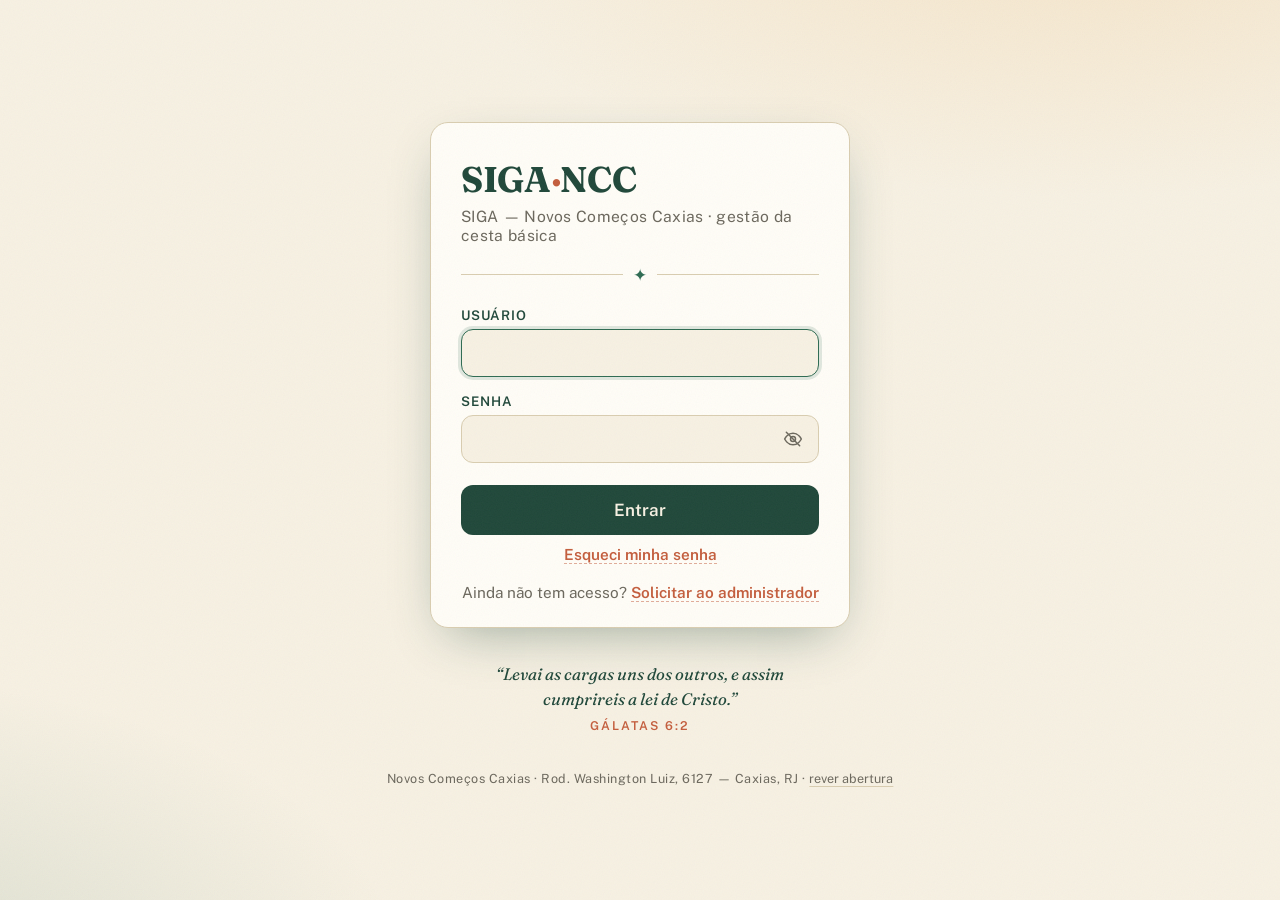
==== commit e26b43d5: "ui" ====
--- a/index.html
+++ b/index.html
@@ -8,7 +8,7 @@
   if (!/\/$|\.[a-z0-9]+$/i.test(location.pathname)) location.replace(location.pathname + '/' + location.search + location.hash);
 </script>
 <title>SIGA-NCC · Painel</title>
-<link rel="icon" href="data:image/svg+xml,%3Csvg xmlns='http://www.w3.org/2000/svg' viewBox='0 0 32 32'%3E%3Crect width='32' height='32' rx='8' fill='%231F4739'/%3E%3Cpath d='M9 20c3 3 11 3 14-1M10 13c2-4 10-4 12 0' fill='none' stroke='%23F7F1E3' stroke-width='2.6' stroke-linecap='round'/%3E%3Ccircle cx='16' cy='16.5' r='2.2' fill='%23E8A33D'/%3E%3C/svg%3E">
+<link rel="icon" type="image/svg+xml" href="icones/icone.svg">
 <link rel="stylesheet" href="estoque-mapa.css">
 <link rel="manifest" href="manifest.json">
 <meta name="theme-color" content="#1F4739">
@@ -753,7 +753,6 @@
 </head>
 <body>
 
-<div id="faixa-demo" hidden>Modo demonstração · dados de exemplo só neste aparelho · login <b>rogerio</b> (admin) ou <b>juraci</b> (voluntário) · senha <b>demo</b> · <button type="button" id="demo-reiniciar">reiniciar dados de exemplo</button></div>
 
 <header>
   <div class="topo-inner">
@@ -1353,13 +1352,6 @@
 let lotes = [];      // última lista do estoque (a busca filtra no aparelho)
 let toastTimer;      // antes do boot: o toast pode ser chamado já na 1ª carga
 
-if (modoDemo()) {
-  $('#faixa-demo').hidden = false;
-  $('#demo-reiniciar')?.addEventListener('click', () => {
-    try { localStorage.removeItem('siga:demo'); } catch (e) {}
-    location.reload();
-  });
-}
 
 // ---------- boot ----------
 usuario = await exigirLogin();
